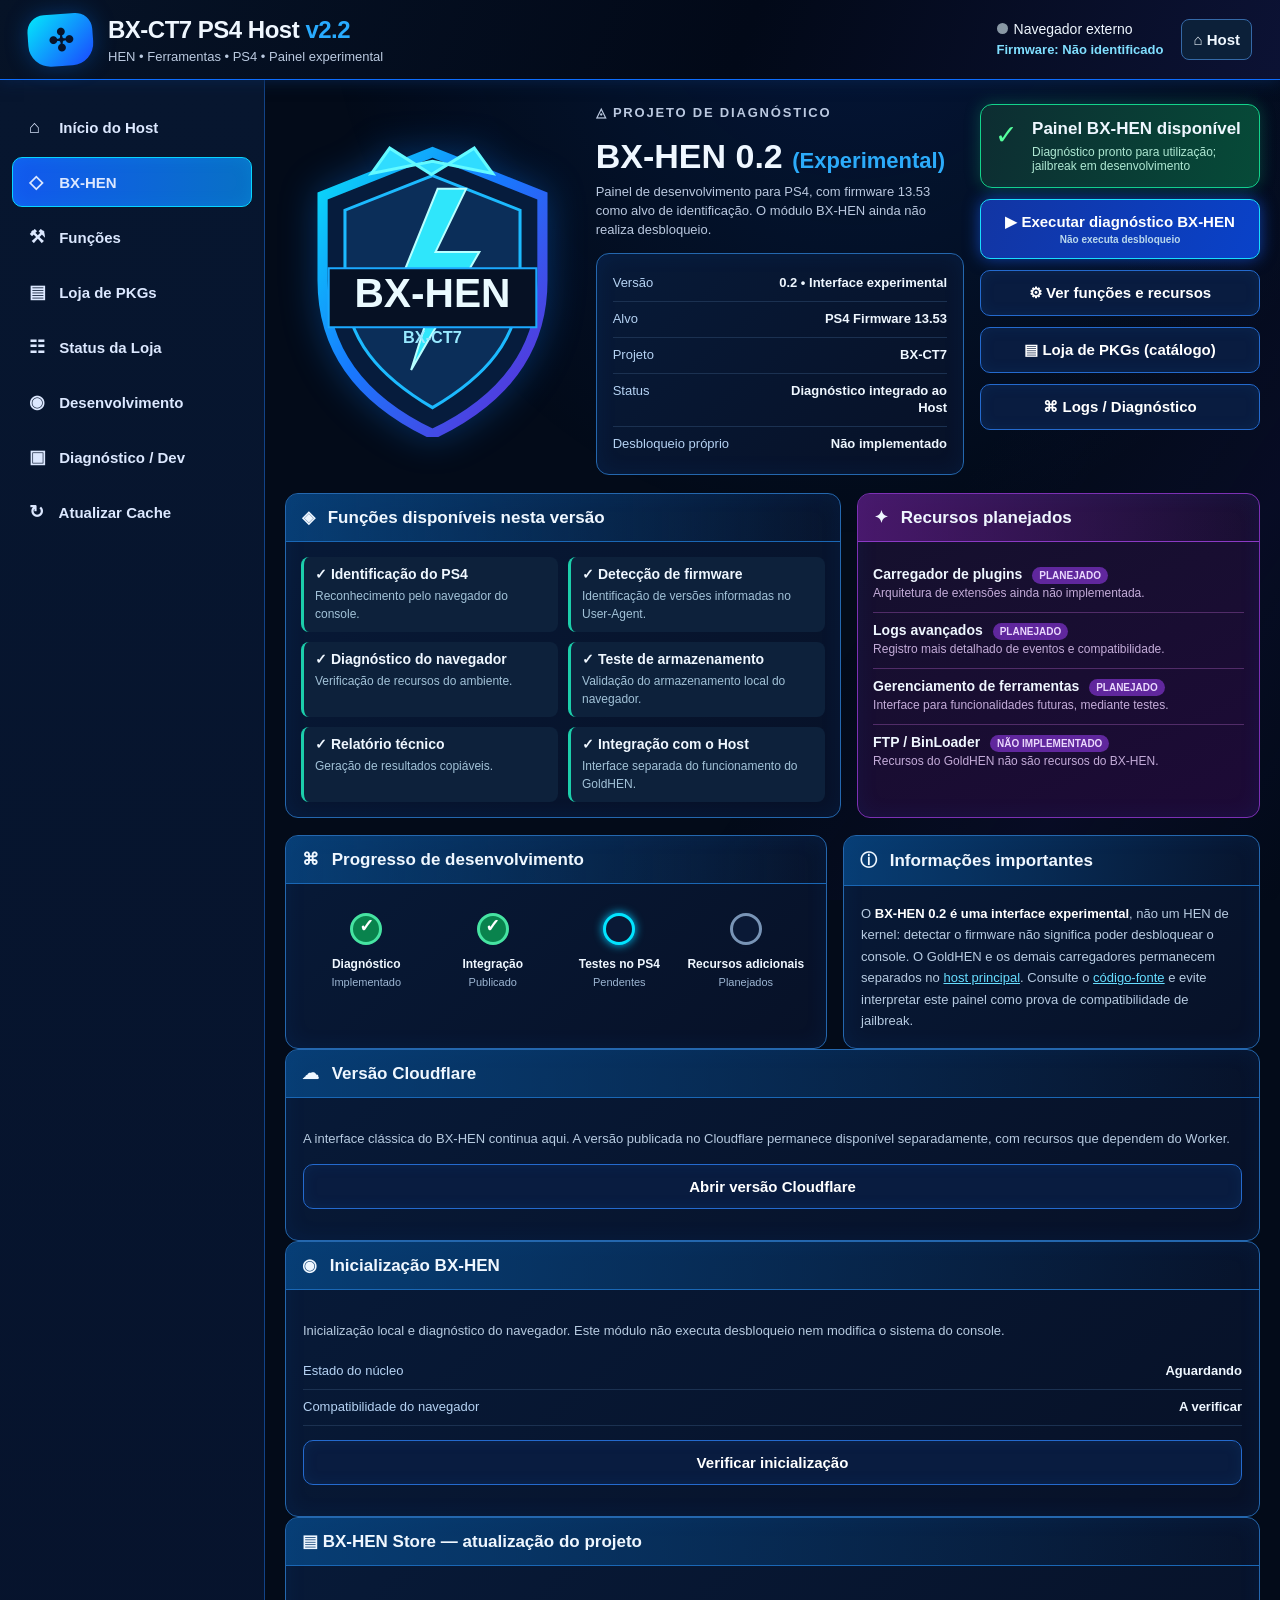
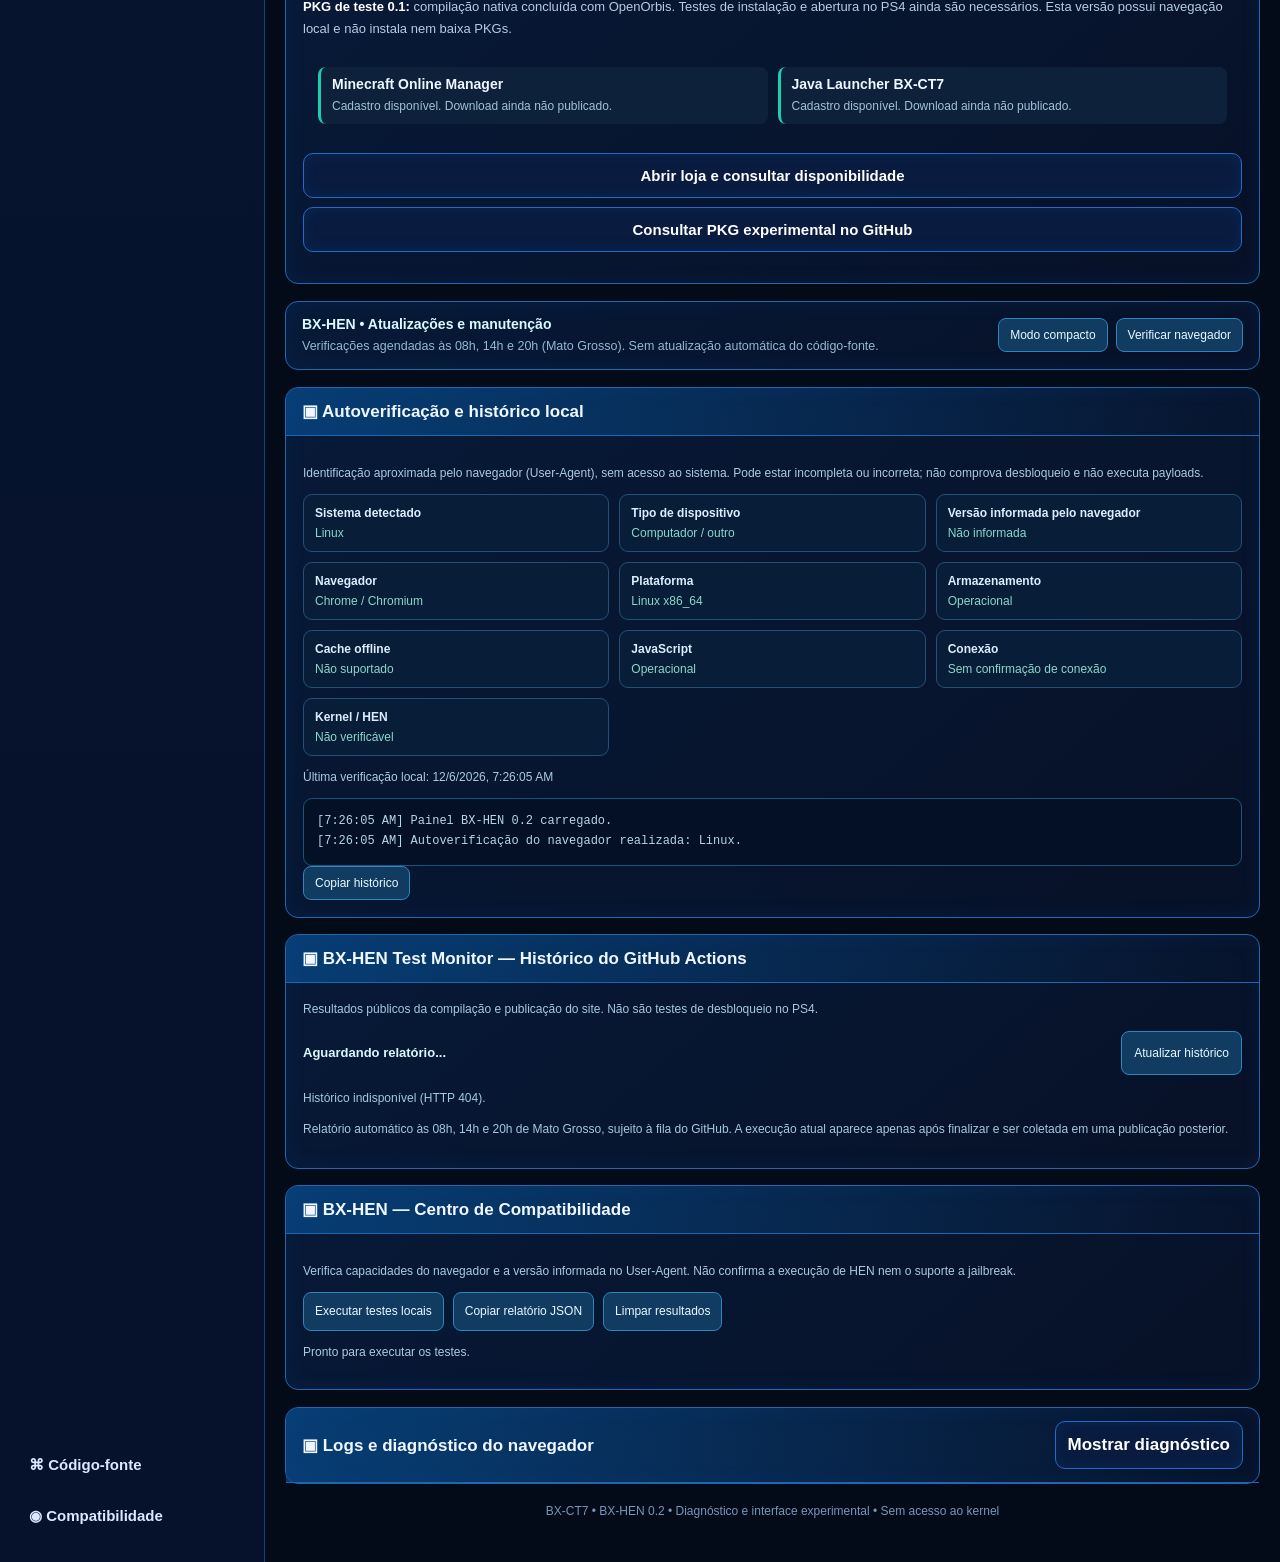
==== overrides/bx-hen-site/index.html @ 0fffeb0b "feat: integrate BX-HEN browser startup diagnostics in classic GitHub layout" ====
<!doctype html>
<html lang="pt-BR">
<head>
<meta charset="utf-8">
<meta name="viewport" content="width=device-width, initial-scale=1">
<meta name="theme-color" content="#061225">
<title>BX-HEN 0.2 | BX-CT7 PS4 Host</title>
<style>
*{box-sizing:border-box}html{scroll-behavior:smooth}body{margin:0;background:#030b19;color:#eff7ff;font:15px Arial,Helvetica,sans-serif}a{color:inherit;text-decoration:none}button{font:inherit;cursor:pointer}button:focus,a:focus{outline:2px solid #4af0ff;outline-offset:3px}
:root{--cyan:#0ecbf5;--blue:#237cff;--muted:#a6bdd8;--line:#205080;--green:#36eb98}
body:before{content:"";position:fixed;pointer-events:none;inset:0;background:radial-gradient(ellipse at 67% -10%,rgba(14,94,243,.16),transparent 45%),linear-gradient(125deg,transparent 68%,rgba(47,22,129,.11) 85%,transparent 100%);z-index:-1}
.topbar{min-height:80px;border-bottom:1px solid #0e6dfc;background:linear-gradient(110deg,#061327,#020918 58%,#0c1234);display:flex;align-items:center;justify-content:space-between;gap:20px;padding:12px 28px;box-shadow:0 0 15px #08234d;position:relative;z-index:2}
.brand{display:flex;align-items:center;gap:15px}.controller{display:inline-flex;align-items:center;justify-content:center;width:65px;height:52px;border-radius:17px 17px 22px 22px;background:linear-gradient(135deg,#03eafb,#1b45ff);color:#07132b;font-size:30px;font-weight:bold;box-shadow:0 0 22px #0666d666;transform:rotate(-4deg)}.brand h1{font-size:24px;margin:0;font-weight:900;letter-spacing:-.5px}.brand h1 em{font-style:normal;color:#28abff}.brand p{margin:5px 0 0;color:#bbcae0;font-size:13px}.topright{display:flex;align-items:center;gap:18px}.detected{font-size:14px;line-height:1.6}.detected strong{display:block;font-size:13px;color:#80dfff}.dot{display:inline-block;width:11px;height:11px;border-radius:100%;background:#8998a5;margin-right:6px}.dot.yes{background:#22ed83;box-shadow:0 0 9px #0be979}.smalllink{border:1px solid #3569a7;background:#0c2039;border-radius:8px;padding:11px;font-weight:bold}
.shell{display:flex;min-height:calc(100vh - 80px)}.sidebar{flex:0 0 265px;width:265px;min-width:265px;border-right:1px solid #124387;background:linear-gradient(180deg,#07162f,#06112b);padding:23px 12px;display:flex;flex-direction:column;gap:5px}.side-link{display:block;padding:13px 16px;border-radius:10px;color:#dce8ff;font-weight:700;border:1px solid transparent}.side-link:hover,.side-link.active{background:linear-gradient(90deg,#1259ee,#0871c5);border-color:#08d5ff;box-shadow:inset 0 0 16px #08a8ff33}.side-link span{display:inline-block;width:26px;font-size:18px}.side-bottom{margin-top:auto;padding-top:25px}.main{width:100%;min-width:0;max-width:1600px;margin:0 auto;padding:24px 20px 44px}.hero{display:grid;grid-template-columns:minmax(230px,1fr) minmax(320px,1.25fr) minmax(240px,.95fr);gap:16px;align-items:stretch;margin-bottom:18px}
.emblem-area{display:flex;align-items:center;justify-content:center;min-height:275px}.emblem-area svg{width:min(100%,285px);height:auto;filter:drop-shadow(0 0 18px #087eff55)}.eyebrow{color:#47e6ff;text-transform:uppercase;letter-spacing:1.8px;font-size:12px;font-weight:bold;margin:0 0 6px}.intro h2{font-size:34px;margin:0 0 7px;line-height:1.15;font-weight:900}.intro h2 span{color:#2cabfa;font-size:22px}.intro p{margin:0 0 14px;color:#bbc9e0;line-height:1.45;font-size:13px}
.panel{background:linear-gradient(140deg,#071a38,#071127);border:1px solid #2467ae;border-radius:13px;box-shadow:inset 0 0 22px #0a69ed17}.specs{padding:12px 16px}.spec{display:flex;gap:10px;justify-content:space-between;border-bottom:1px solid #1b3151;padding:9px 0;line-height:1.3;font-size:13px}.spec:last-child{border-bottom:0}.spec label{color:#b5d2f3}.spec strong{font-weight:600;max-width:56%;text-align:right}
.action-column{display:flex;flex-direction:column;gap:11px}.state{border-radius:12px;padding:14px;background:linear-gradient(105deg,#0d2d32,#064b38);border:1px solid #13d38b;box-shadow:0 0 16px #16de8c42;min-height:80px}.state strong{display:block;font-size:17px}.state span{display:block;margin-top:6px;font-size:12px;color:#afe8d3}.state .state-icon{float:left;font-size:27px;margin:0 14px 22px 0;color:#55ff9e}.action{padding:13px 12px;text-align:center;background:#091c40;border:1px solid #246ace;border-radius:10px;color:#fff;font-weight:bold;display:block;width:100%;box-shadow:inset 0 0 13px #104c8533}.action.primary{background:linear-gradient(110deg,#1235a3,#0942c9);border-color:#19defd;box-shadow:0 0 16px #165fff99}.action:hover{filter:brightness(1.16)}.action:disabled{opacity:.5;cursor:not-allowed}.action small{font-size:10px;display:block;margin-top:3px;color:#b9d8ed}
.duo{display:grid;grid-template-columns:1.38fr 1fr;gap:16px;margin-bottom:17px}.box-title{font-size:17px;font-weight:800;padding:13px 16px;background:linear-gradient(90deg,#074f92aa,transparent);border-bottom:1px solid #1a67b5;border-radius:12px 12px 0 0}.box-title.purple{background:linear-gradient(90deg,#5b1b82bb,transparent);border-bottom-color:#8b3ac5}.box-title span{margin-right:8px}.featuregrid{display:grid;grid-template-columns:repeat(2,minmax(0,1fr));gap:10px;padding:15px}.feature{padding:9px 11px;background:#0d213b;border-left:3px solid #1cceab;border-radius:8px}.feature strong{display:block;font-size:14px}.feature p{margin:5px 0 0;font-size:12px;color:#a2c2d8;line-height:1.5}.feature.future{border-left-color:#9552d6;background:#1d1739}.future-panel{border-color:#7c30b4;background:linear-gradient(155deg,#14112d,#1d0a36)}.future-list{padding:15px}.future-entry{padding:8px 0;border-bottom:1px solid #512c68}.future-entry:last-child{border-bottom:0}.future-entry strong{font-size:14px}.future-entry p{margin:4px 0;font-size:12px;color:#c4acd9}.tag{background:#60279d;font-size:10px;border-radius:20px;padding:3px 7px;margin-left:6px;color:#ead8fd}
.bottom{display:grid;grid-template-columns:1.3fr 1fr;gap:16px}.inner{padding:17px}.progress{display:flex;gap:0;margin:10px 0 0}.milestone{flex:1;text-align:center;position:relative;font-size:11px;line-height:1.6;padding:2px}.milestone:before{content:"";display:block;width:26px;height:26px;border:3px solid #7894b6;border-radius:100%;background:#0a1936;margin:0 auto 10px}.milestone.done:before{content:"✓";color:white;font-weight:bold;background:#09834d;border-color:#46e4a2;font-size:18px;line-height:21px}.milestone.current:before{border-color:#02e5ff;box-shadow:0 0 10px #02cbff}.milestone:not(:first-child):after{content:"";height:3px;background:#456080;position:absolute;top:14px;left:-50%;width:calc(100% - 30px);z-index:-1}.milestone.done:not(:first-child):after,.milestone.current:after{background:#2bd5a6}.milestone strong{display:block;font-size:12px}.milestone span{color:#9db6d3}
.info{font-size:13px;line-height:1.65;color:#b7cbe1}.info strong{color:white}.info a{color:#67deff;text-decoration:underline}
#diagnostics{margin-top:17px}.diag-head{display:flex;flex-wrap:wrap;align-items:center;justify-content:space-between;gap:12px}.diag-body{display:none;padding:16px}.diag-body.open{display:block}.diag-row{display:flex;justify-content:space-between;gap:12px;border-bottom:1px solid #203e61;padding:10px 0;font-size:13px}.diag-row span{color:#b7cce4}.diag-row strong{text-align:right}.tools{display:flex;gap:9px;flex-wrap:wrap;margin:14px 0}.report{display:none;width:100%;height:120px;background:#020b1b;color:#d7f9ff;padding:10px;border:1px solid #255f86;border-radius:7px;font:12px monospace}.foot{margin:20px 0 0;text-align:center;color:#7796b9;font-size:12px}
@media(max-width:1100px){.hero{grid-template-columns:220px 1fr}.action-column{grid-column:1/-1;display:grid;grid-template-columns:repeat(2,1fr)}.action-column .state{grid-row:span 2}.sidebar{width:218px;min-width:218px;flex-basis:218px}.main{padding:18px 14px}.duo{grid-template-columns:1fr}.bottom{grid-template-columns:1fr}}
@media(max-width:760px){.topbar{padding:10px 13px;min-height:72px}.brand h1{font-size:17px}.brand p{font-size:10px}.controller{width:44px;height:40px;font-size:22px}.topright{gap:8px}.smalllink{font-size:11px;padding:9px}.detected{font-size:11px}.shell{display:block}.sidebar{width:100%;min-width:0;display:flex;flex-direction:row;overflow-x:auto;border-right:0;border-bottom:1px solid #14528e;padding:8px;gap:5px}.side-link{white-space:nowrap;padding:9px;font-size:12px}.side-link span{width:auto;margin-right:5px}.side-bottom{display:none}.hero{grid-template-columns:1fr}.emblem-area{min-height:180px}.emblem-area svg{max-width:195px}.intro h2{font-size:27px}.action-column{display:flex}.featuregrid{grid-template-columns:1fr}.box-title{font-size:15px}.main{padding:15px 10px}.progress{margin-top:15px}.milestone strong{font-size:10px}.milestone span{font-size:10px}}
@media(prefers-reduced-motion:reduce){html{scroll-behavior:auto}}
</style>
<link rel="stylesheet" href="./extras.css">
<link rel="stylesheet" href="./test-monitor.css">
<link rel="stylesheet" href="./compatibility.css">
</head>
<body>
<header class="topbar"><div class="brand"><div class="controller" aria-hidden="true">✣</div><div><h1>BX-CT7 PS4 Host <em>v2.2</em></h1><p>HEN • Ferramentas • PS4 • Painel experimental</p></div></div><div class="topright"><div class="detected"><span class="dot" id="device-dot"></span><span id="device-name">Verificando navegador...</span><strong id="header-fw">Firmware não identificado</strong></div><a class="smalllink" href="../" title="Voltar ao host">⌂ Host</a></div></header>
<div class="shell">
<nav class="sidebar" aria-label="Navegação BX-HEN">
<a href="../" class="side-link"><span>⌂</span> Início do Host</a>
<a href="#overview" class="side-link active"><span>◇</span> BX-HEN</a>
<a href="#features" class="side-link"><span>⚒</span> Funções</a>
<a href="./store/" class="side-link"><span>▤</span> Loja de PKGs</a>
<a href="#store-status" class="side-link"><span>☷</span> Status da Loja</a>
<a href="#roadmap" class="side-link"><span>◉</span> Desenvolvimento</a>
<a href="#diagnostics" class="side-link"><span>▣</span> Diagnóstico / Dev</a>
<a href="../cache.html" class="side-link"><span>↻</span> Atualizar Cache</a>
<div class="side-bottom"><a class="side-link" href="https://github.com/CT7-BX/BX-CT7.github.io/tree/bx-hen-01353/bx-hen" target="_blank" rel="noopener noreferrer">⌘ Código-fonte</a></div>
</nav>
<main class="main">
<section id="overview" class="hero">
<div class="emblem-area">
<svg viewBox="0 0 280 290" role="img" aria-label="Emblema BX-HEN: escudo azul com raio">
<defs><linearGradient id="shield" x1="0" x2="1" y1="0" y2="1"><stop stop-color="#09e0f7"/><stop offset=".45" stop-color="#1779ff"/><stop offset="1" stop-color="#6625d2"/></linearGradient></defs>
<path d="M140 10 248 53v83c0 77-49 123-108 151C81 259 32 213 32 136V53Z" fill="#061c3d" stroke="url(#shield)" stroke-width="10"/>
<path d="M140 33 226 67v70c0 57-35 94-86 124-51-30-86-67-86-124V67Z" fill="#0b2e59" stroke="#1cbaff" stroke-width="3"/>
<path d="M145 46 107 140h38l-26 84 67-116h-43l30-62Z" fill="#2fe6fb" stroke="#b8ffff" stroke-width="2"/>
<path d="m80 31 18-25 41 26 42-26 18 25-59-12Z" fill="#30dcff" stroke="#64faff" stroke-width="3"/>
<path d="M38 124h204v58H38Z" fill="#061124" stroke="#1ba9ff" stroke-width="2"/>
<text x="140" y="162" text-anchor="middle" font-size="40" font-weight="900" font-family="Arial" fill="#eafaff">BX-HEN</text>
<text x="140" y="197" text-anchor="middle" font-size="16" font-family="Arial" font-weight="bold" fill="#98e9ff">BX-CT7</text></svg>
</div>
<div class="intro"><p class="eyebrow">◬ PROJETO DE DIAGNÓSTICO</p><h2>BX-HEN 0.2 <span>(Experimental)</span></h2><p>Painel de desenvolvimento para PS4, com firmware 13.53 como alvo de identificação. O módulo BX-HEN ainda não realiza desbloqueio.</p>
<div class="panel specs"><div class="spec"><label>Versão</label><strong>0.2 • Interface experimental</strong></div><div class="spec"><label>Alvo</label><strong>PS4 Firmware 13.53</strong></div><div class="spec"><label>Projeto</label><strong>BX-CT7</strong></div><div class="spec"><label>Status</label><strong>Diagnóstico integrado ao Host</strong></div><div class="spec"><label>Desbloqueio próprio</label><strong>Não implementado</strong></div></div></div>
<div class="action-column"><div class="state"><span class="state-icon">✓</span><strong>Painel BX-HEN disponível</strong><span>Diagnóstico pronto para utilização; jailbreak em desenvolvimento</span></div><button class="action primary" id="run-check">▶ Executar diagnóstico BX-HEN<small>Não executa desbloqueio</small></button><a class="action" href="#features">⚙ Ver funções e recursos</a><a class="action" href="./store/">▤ Loja de PKGs (catálogo)</a><a class="action" href="#diagnostics" id="open-logs">⌘ Logs / Diagnóstico</a></div>
</section>
<div class="duo" id="features"><section class="panel"><div class="box-title"><span>◈</span> Funções disponíveis nesta versão</div><div class="featuregrid">
<div class="feature"><strong>✓ Identificação do PS4</strong><p>Reconhecimento pelo navegador do console.</p></div><div class="feature"><strong>✓ Detecção de firmware</strong><p>Identificação de versões informadas no User-Agent.</p></div><div class="feature"><strong>✓ Diagnóstico do navegador</strong><p>Verificação de recursos do ambiente.</p></div><div class="feature"><strong>✓ Teste de armazenamento</strong><p>Validação do armazenamento local do navegador.</p></div><div class="feature"><strong>✓ Relatório técnico</strong><p>Geração de resultados copiáveis.</p></div><div class="feature"><strong>✓ Integração com o Host</strong><p>Interface separada do funcionamento do GoldHEN.</p></div>
</div></section><section class="panel future-panel"><div class="box-title purple"><span>✦</span> Recursos planejados</div><div class="future-list">
<div class="future-entry"><strong>Carregador de plugins <span class="tag">PLANEJADO</span></strong><p>Arquitetura de extensões ainda não implementada.</p></div>
<div class="future-entry"><strong>Logs avançados <span class="tag">PLANEJADO</span></strong><p>Registro mais detalhado de eventos e compatibilidade.</p></div>
<div class="future-entry"><strong>Gerenciamento de ferramentas <span class="tag">PLANEJADO</span></strong><p>Interface para funcionalidades futuras, mediante testes.</p></div>
<div class="future-entry"><strong>FTP / BinLoader <span class="tag">NÃO IMPLEMENTADO</span></strong><p>Recursos do GoldHEN não são recursos do BX-HEN.</p></div>
</div></section></div>
<div class="bottom" id="roadmap"><section class="panel"><div class="box-title"><span>⌘</span> Progresso de desenvolvimento</div><div class="inner"><div class="progress"><div class="milestone done"><strong>Diagnóstico</strong><span>Implementado</span></div><div class="milestone done"><strong>Integração</strong><span>Publicado</span></div><div class="milestone current"><strong>Testes no PS4</strong><span>Pendentes</span></div><div class="milestone"><strong>Recursos adicionais</strong><span>Planejados</span></div></div></div></section>
<section class="panel"><div class="box-title"><span>ⓘ</span> Informações importantes</div><div class="inner info">O <strong>BX-HEN 0.2 é uma interface experimental</strong>, não um HEN de kernel: detectar o firmware não significa poder desbloquear o console. O GoldHEN e os demais carregadores permanecem separados no <a href="../">host principal</a>. Consulte o <a href="https://github.com/CT7-BX/BX-CT7.github.io/tree/bx-hen-01353/bx-hen" target="_blank" rel="noopener noreferrer">código-fonte</a> e evite interpretar este painel como prova de compatibilidade de jailbreak.</div></section></div>
<section class="panel" id="cloudflare-version"><div class="box-title"><span>☁</span> Versão Cloudflare</div><div class="inner"><p class="info">A interface clássica do BX-HEN continua aqui. A versão publicada no Cloudflare permanece disponível separadamente, com recursos que dependem do Worker.</p><div class="tools"><a class="action" href="https://bx-hen.4rt949zpj8.workers.dev/" target="_blank" rel="noopener noreferrer">Abrir versão Cloudflare</a></div></div></section>
<section id="bx-startup" class="panel"><div class="box-title"><span>◉</span> Inicialização BX-HEN</div><div class="inner"><p class="info">Inicialização local e diagnóstico do navegador. Este módulo não executa desbloqueio nem modifica o sistema do console.</p><div class="spec"><label>Estado do núcleo</label><strong id="bx-startup-state" aria-live="polite">Aguardando</strong></div><div class="spec"><label>Compatibilidade do navegador</label><strong id="bx-startup-support">A verificar</strong></div><div class="tools"><button class="action" id="bx-startup-run" type="button">Verificar inicialização</button></div></div></section>
<section id="store-status" class="panel"><div class="box-title"><span>▤ BX-HEN Store — atualização do projeto</span></div><div class="inner"><p class="info"><strong>PKG de teste 0.1:</strong> compilação nativa concluída com OpenOrbis. Testes de instalação e abertura no PS4 ainda são necessários. Esta versão possui navegação local e não instala nem baixa PKGs.</p><div class="featuregrid"><div class="feature"><strong>Minecraft Online Manager</strong><p>Cadastro disponível. Download ainda não publicado.</p></div><div class="feature"><strong>Java Launcher BX-CT7</strong><p>Cadastro disponível. Download ainda não publicado.</p></div></div><div class="tools"><a class="action" href="./store/">Abrir loja e consultar disponibilidade</a><a class="action" href="https://github.com/CT7-BX/BX-CT7.github.io/actions/runs/41835919328/artifacts/13326825024" target="_blank" rel="noopener noreferrer">Consultar PKG experimental no GitHub</a></div></div></section>
<section id="diagnostics" class="panel"><div class="box-title diag-head"><span>▣ Logs e diagnóstico do navegador</span><button id="toggle-diag" class="action" style="width:auto">Mostrar diagnóstico</button></div><div id="diag-body" class="diag-body"><div id="diag-rows"></div><div class="tools"><button class="action" id="refresh-diag" style="width:auto">↻ Atualizar</button><button class="action" id="copy-diag" style="width:auto">Copiar relatório</button></div><textarea id="report-text" class="report" readonly aria-label="Relatório BX-HEN"></textarea><p class="info" id="diag-note">A coleta é local e não altera arquivos do console.</p></div></section>
<p class="foot">BX-CT7 • BX-HEN 0.2 • Diagnóstico e interface experimental • Sem acesso ao kernel</p>
</main></div>
<script>
(function(){
'use strict';
function byId(id){return document.getElementById(id);}
function append(parent,tag,txt){var node=document.createElement(tag);node.textContent=txt;parent.appendChild(node);return node;}
function detect(){var ua=navigator.userAgent||'',i=ua.indexOf('PlayStation 4'),o={ps4:i>=0,firmware:'Não identificado',target:false};if(i<0)return o;var m=ua.substring(i+13).match(/^[\/ ]([0-9]{1,2})\.([0-9]{1,2})(?=$|[); \/])/);if(m){o.firmware=Number(m[1])+'.'+('0'+Number(m[2])).slice(-2);o.target=Number(m[1])===13&&Number(m[2])===53;}return o;}
function storageCheck(){try{var k='bx-hen-dashboard-check';localStorage.setItem(k,'ok');var pass=localStorage.getItem(k)==='ok';localStorage.removeItem(k);return pass?'Disponível':'Falhou';}catch(e){return 'Indisponível';}}
function rows(){var d=detect();return [['Versão','BX-HEN 0.2'],['Navegador',d.ps4?'PlayStation 4':'Externo / demonstração'],['Firmware',d.firmware],['Firmware alvo 13.53',d.target?'Identificado':'Não identificado'],['Armazenamento',storageCheck()],['Cache offline',typeof window.applicationCache==='undefined'?'API não disponível':'API presente'],['JavaScript','Em execução'],['Jailbreak BX-HEN','Não implementado'],['GoldHEN carregado','Não verificável nesta página']];}
function render(){var list=byId('diag-rows'),r=rows(),i,n;while(list.firstChild)list.removeChild(list.firstChild);for(i=0;i<r.length;i++){n=append(list,'div','');n.className='diag-row';append(n,'span',r[i][0]);append(n,'strong',r[i][1]);}return r;}
function showDiag(){byId('diag-body').className='diag-body open';byId('toggle-diag').textContent='Ocultar diagnóstico';render();}
function toggle(){if(byId('diag-body').className.indexOf('open')>=0){byId('diag-body').className='diag-body';byId('toggle-diag').textContent='Mostrar diagnóstico';}else showDiag();}
function copy(){var data=render(),text='BX-HEN 0.2 — Relatório (somente diagnóstico)\n',i;for(i=0;i<data.length;i++)text+=data[i][0]+': '+data[i][1]+'\n';var area=byId('report-text');area.style.display='block';area.value=text;area.focus();area.select();try{document.execCommand('copy');}catch(e){}byId('diag-note').textContent='Relatório selecionado. Se não for copiado automaticamente, utilize Copiar no navegador.';}
var device=detect();byId('device-name').textContent=device.ps4?'PS4 detectado':'Navegador externo';byId('device-dot').className='dot'+(device.ps4?' yes':'');byId('header-fw').textContent='Firmware: '+device.firmware;
byId('toggle-diag').onclick=toggle;byId('refresh-diag').onclick=render;byId('copy-diag').onclick=copy;
byId('run-check').onclick=function(){showDiag();byId('diagnostics').scrollIntoView();};
byId('open-logs').onclick=function(){showDiag();};
})();
</script>
<script src="./extras.js"></script>
<script src="./test-monitor.js"></script>
<script src="./compatibility.js"></script>
<script>
(function(){
'use strict';
var button=document.getElementById('bx-startup-run');
var state=document.getElementById('bx-startup-state');
var support=document.getElementById('bx-startup-support');
var running=false;
function setStatus(message){state.textContent=message;}
function run(){
  if(running)return;
  var core=window.BXHENCore;
  if(!core){setStatus('Núcleo indisponível');support.textContent='Core não carregado';return;}
  if(typeof window.Promise!=='function'){
    setStatus('Inicialização indisponível');
    support.textContent='Navegador sem suporte a Promise';
    return;
  }
  support.textContent='JavaScript e Promise disponíveis';
  running=true;button.disabled=true;setStatus('Inicializando diagnósticos...');
  try {
    if(!core.diagnostics().started){
      core.register('browser-startup',{
        start:function(context){
          context.emit('startup:diagnostics',{browser:navigator.userAgent||'unknown',documentReady:!!document.body});
        }
      });
    }
    core.start().then(function(){
      var d=core.diagnostics(),i,failed=false;
      for(i=0;i<d.modules.length;i++)if(d.modules[i].state==='failed')failed=true;
      setStatus(failed?'Inicializado com avisos':'Diagnóstico inicializado');
      running=false;button.disabled=false;
    },function(error){setStatus('Falha na inicialização');running=false;button.disabled=false;});
  }catch(error){setStatus('Erro ao iniciar diagnóstico');running=false;button.disabled=false;}
}
button.onclick=run;
})();
</script>
</body>
</html>
---- overrides/bx-hen-site/extras.css ----
/* BX-HEN dashboard enhancements, compatible with PS4 legacy WebKit */
.bx-release{display:flex;flex-wrap:wrap;align-items:center;justify-content:space-between;gap:12px;margin:17px 0;padding:13px 16px}
.bx-release strong{color:#d9faff;font-size:14px}
.bx-release small{display:block;color:#95b8d4;margin-top:5px;line-height:1.5}
.bx-release-actions{display:flex;gap:8px;flex-wrap:wrap}
.bx-mini{border:1px solid #2d86bc;border-radius:8px;color:#e8faff;background:#123b61;padding:9px 11px;font-size:12px}
.bx-mini:hover{background:#1c5478}
.bx-testgrid{display:grid;grid-template-columns:repeat(3,minmax(0,1fr));gap:10px;margin:12px 0}
.bx-test{background:#081d37;border:1px solid #245078;padding:11px;border-radius:9px;min-width:0}
.bx-test b{display:block;font-size:12px;color:#dceefd}
.bx-test span{display:block;margin-top:6px;color:#8bd7c9;font-size:12px;overflow-wrap:break-word}
.bx-alert{font-size:12px;color:#adcade;line-height:1.55;margin:11px 0}
.bx-log{font:12px/1.65 monospace;padding:13px;max-height:170px;overflow:auto;color:#b7d5e6;background:#041025;border:1px solid #1d527c;border-radius:9px;white-space:pre-wrap;word-break:break-word}
.bx-compact .emblem-area{min-height:160px}
.bx-compact .emblem-area svg{max-width:165px}
.bx-compact .featuregrid{gap:6px;padding:9px}
.bx-compact .feature{padding:7px}
.bx-compact .hero{margin-bottom:9px}
.bx-compact .main{padding-top:12px}
@media(max-width:760px){.bx-testgrid{grid-template-columns:1fr}.bx-release{align-items:stretch}.bx-release-actions{width:100%}.bx-release-actions button{flex:1}}
---- overrides/bx-hen-site/test-monitor.css ----
/* GitHub Actions test history, isolated from the PS4 exploit UI. */
.bx-monitor{margin-top:16px}
.bx-monitor-intro{font-size:12px;color:#a6c9df;line-height:1.6;margin:0 0 12px}
.bx-monitor-summary{display:flex;align-items:center;gap:12px;flex-wrap:wrap;margin-bottom:14px}
.bx-monitor-summary strong{font-size:13px;color:#dcf8ff}
.bx-monitor-summary small{font-size:11px;color:#80a7c3}
.bx-monitor-summary button{margin-left:auto}
.bx-monitor-list{max-height:320px;overflow-y:auto}
.bx-monitor-row{display:flex;align-items:center;gap:10px;justify-content:space-between;padding:10px 6px;border-bottom:1px solid #1c4563}
.bx-monitor-description{flex:1;min-width:0}
.bx-monitor-description strong{display:block;font-size:13px}
.bx-monitor-description small{display:block;margin-top:5px;font-size:11px;color:#94aec9;overflow-wrap:break-word}
.bx-monitor-state{background:#27354c;border-radius:12px;padding:5px 9px;color:#d4e2ec;font-size:11px;white-space:nowrap}
.bx-monitor-state.pass{background:#104b35;color:#7dffc6}
.bx-monitor-row a{font-size:11px;color:#6edfff;white-space:nowrap;text-decoration:underline}
@media(max-width:550px){.bx-monitor-row{flex-wrap:wrap}.bx-monitor-description{flex:1 1 100%}.bx-monitor-summary button{margin-left:0}}
/* Larger touch targets and visible keyboard focus for PS4 controller and phones. */
.bx-monitor-summary button,.bx-monitor-row a{min-height:44px;display:inline-flex;align-items:center;justify-content:center;padding:8px 12px}
.bx-monitor-row a:focus,.bx-monitor-summary button:focus{outline:2px solid #4af0ff;outline-offset:2px}
---- overrides/bx-hen-site/compatibility.css ----
/* BX-HEN local compatibility center */
.bx-compat{margin:16px 0}
.bx-compat-actions{display:flex;flex-wrap:wrap;gap:9px;margin-bottom:12px}
.bx-compat-actions button{min-height:39px}
.bx-compat-results{display:grid;grid-template-columns:repeat(2,minmax(0,1fr));gap:7px}
.bx-compat-row{display:flex;justify-content:space-between;gap:12px;align-items:center;padding:12px;border:1px solid #1b4c76;background:#0a203d;border-radius:9px;min-width:0}
.bx-compat-row span{color:#a8c5df;font-size:12px}
.bx-compat-row strong{color:#ddfaff;font-size:12px;text-align:right;overflow-wrap:anywhere}
.bx-compat-report{display:none;width:100%;height:200px;margin-top:14px;background:#041222;color:#c5eaff;border:1px solid #276c91;padding:11px;border-radius:8px;font:12px/1.55 monospace}
@media(max-width:840px){.bx-compat-results{grid-template-columns:1fr}}
@media(max-width:540px){.bx-compat-actions button{width:100%}}
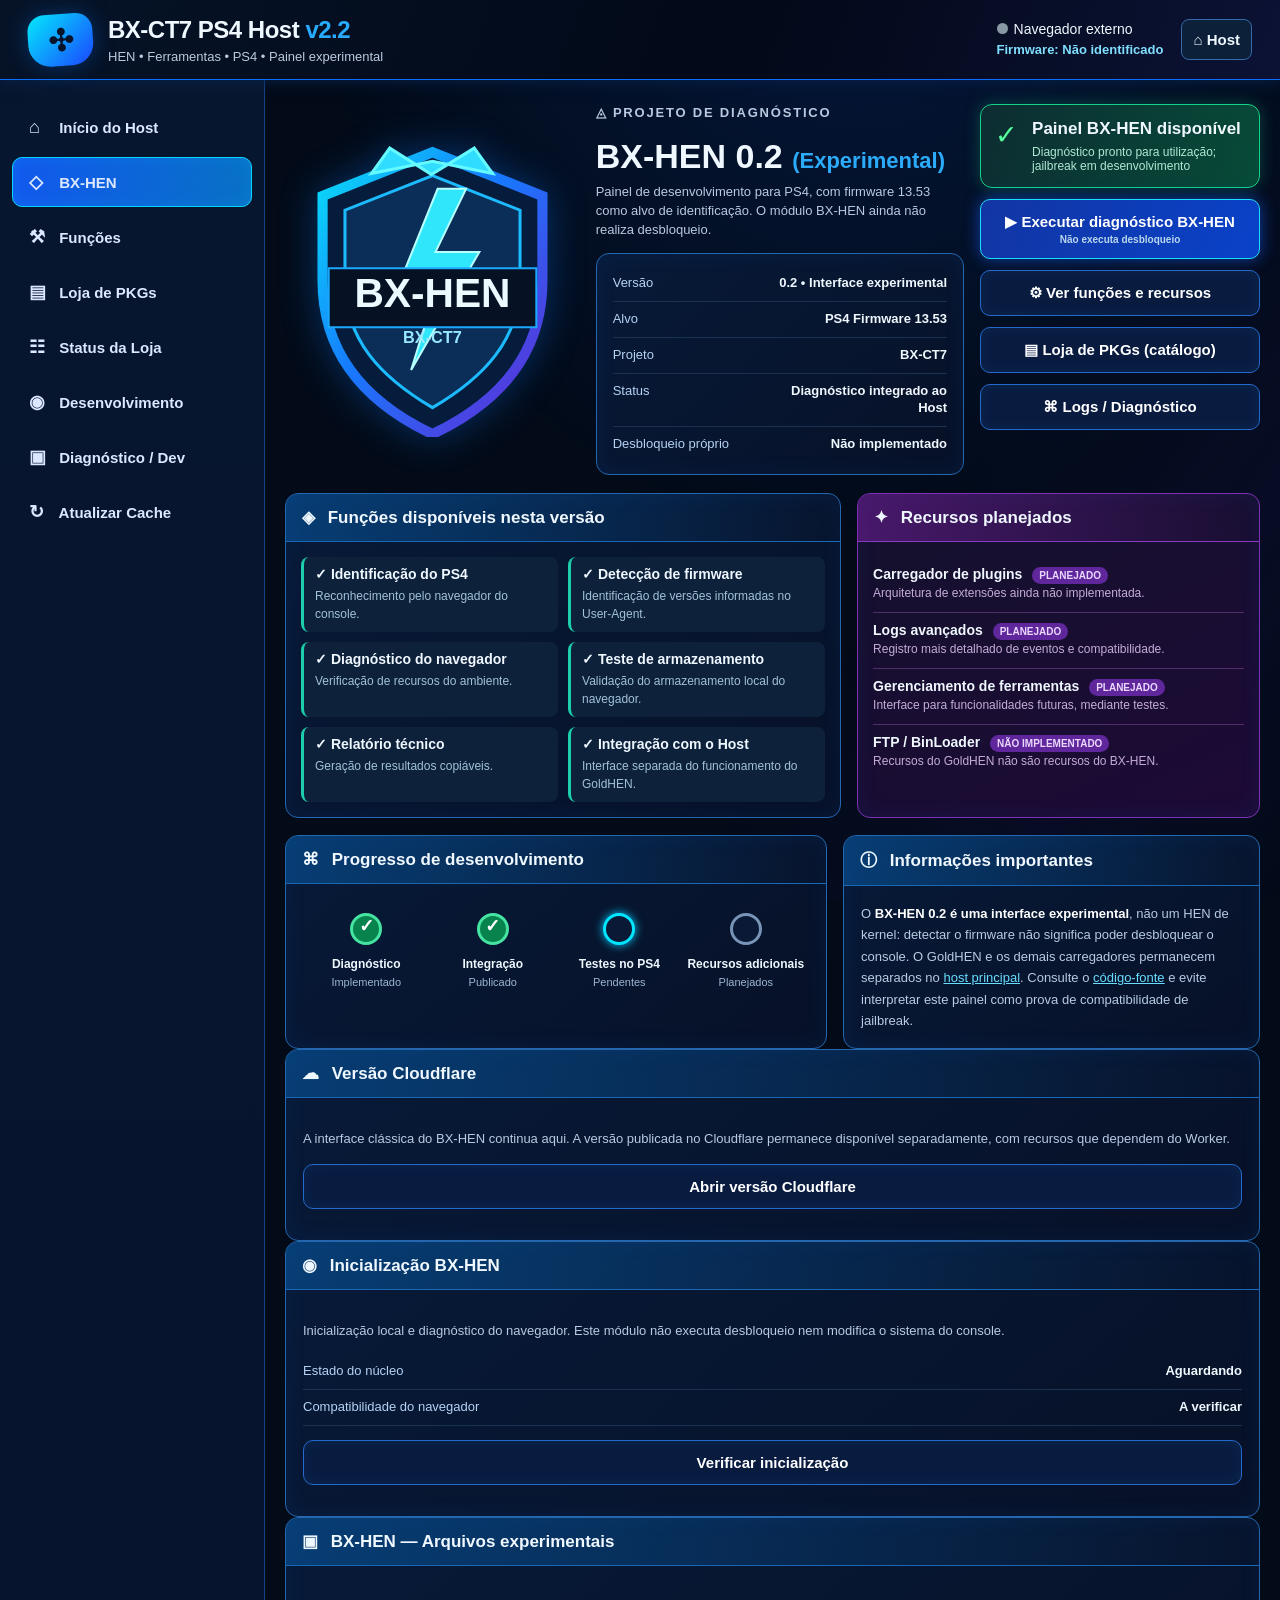
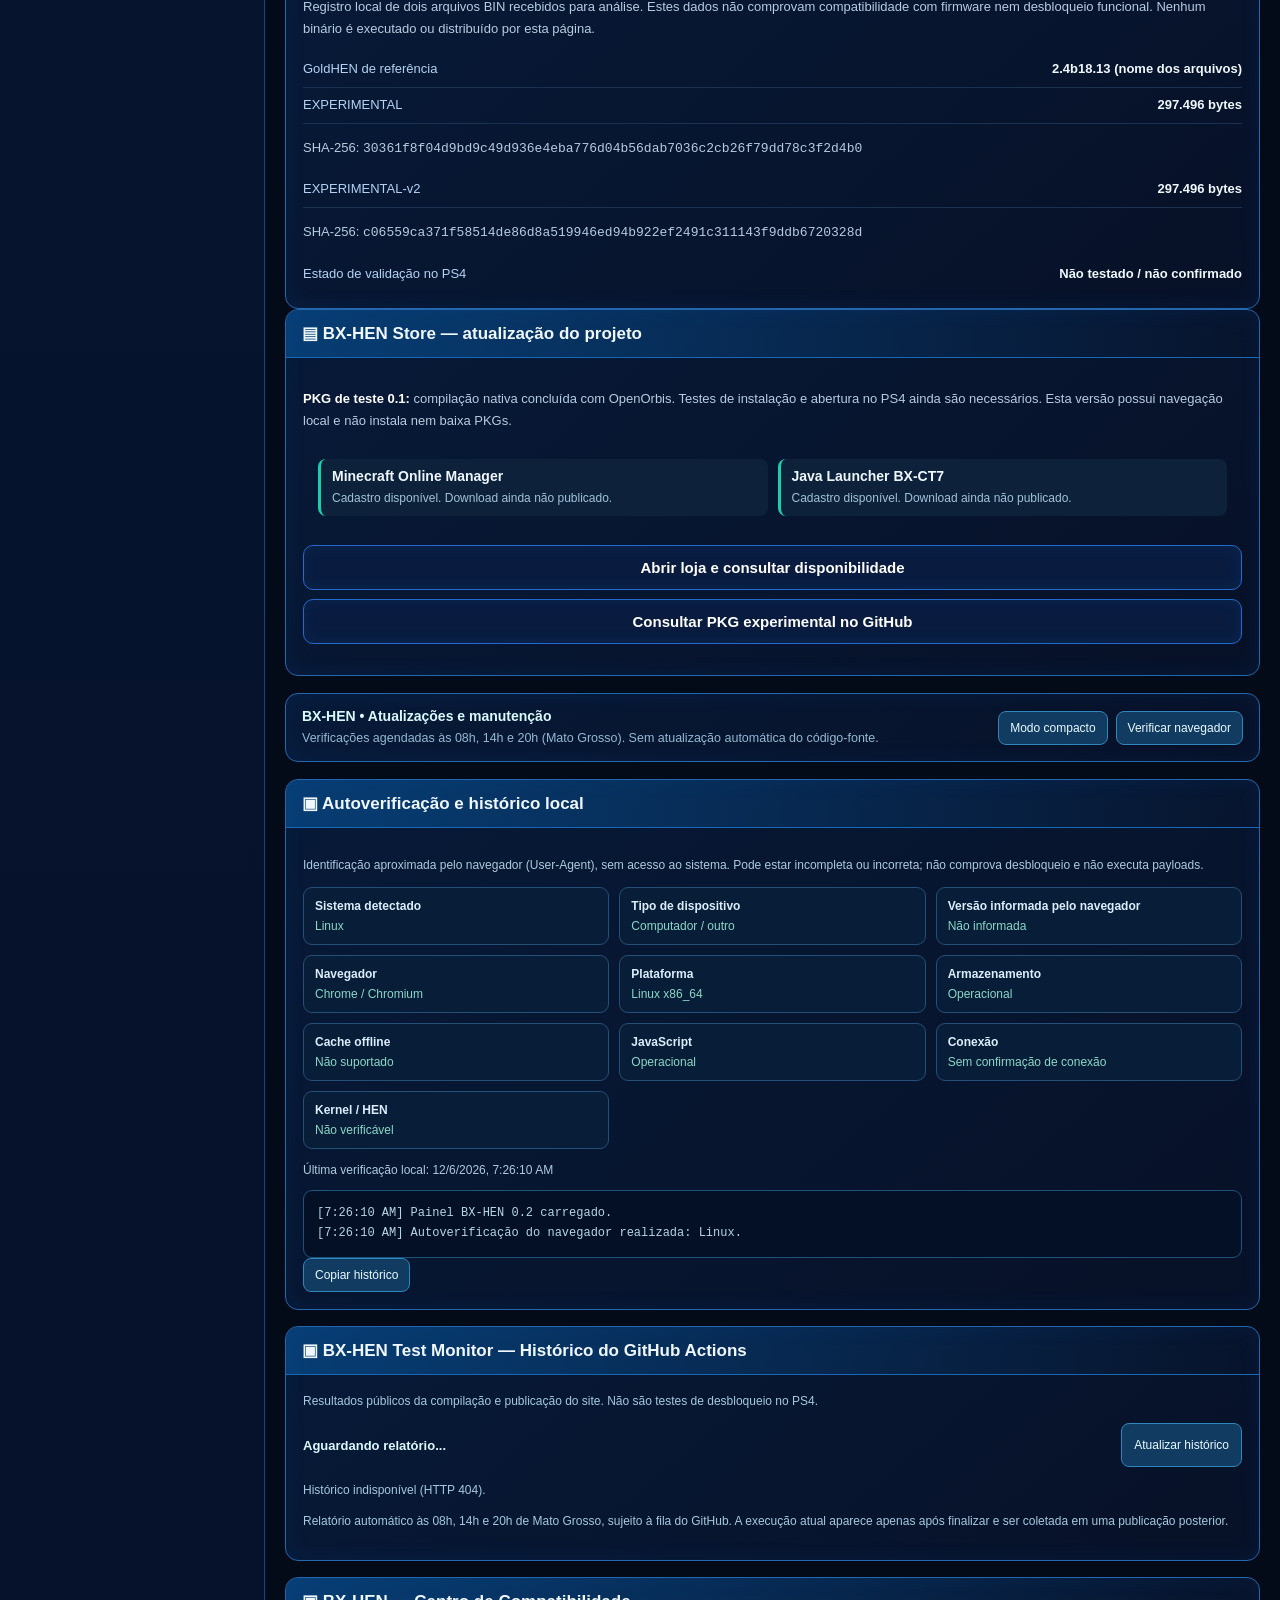
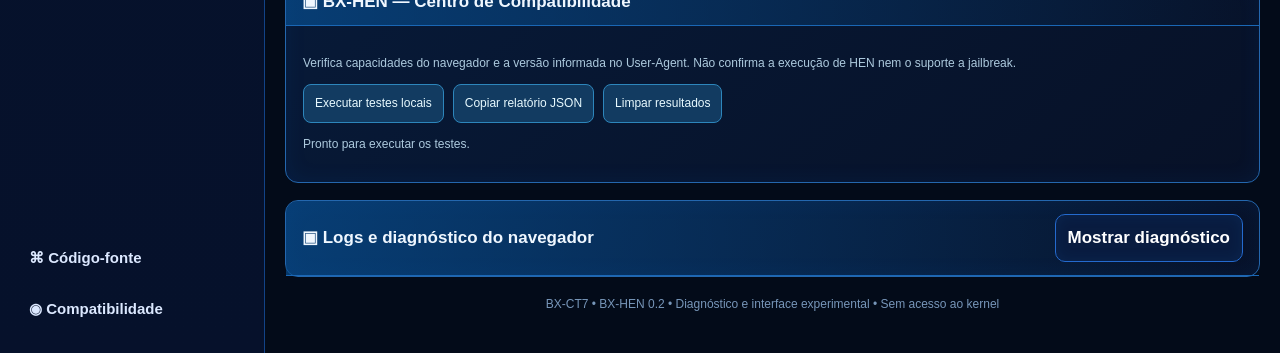
==== commit af46c57d: "ui: document BX-HEN experimental BIN builds and SHA-256 without executing payloads" ====
--- a/overrides/bx-hen-site/index.html
+++ b/overrides/bx-hen-site/index.html
@@ -70,6 +70,7 @@
 <section class="panel"><div class="box-title"><span>ⓘ</span> Informações importantes</div><div class="inner info">O <strong>BX-HEN 0.2 é uma interface experimental</strong>, não um HEN de kernel: detectar o firmware não significa poder desbloquear o console. O GoldHEN e os demais carregadores permanecem separados no <a href="../">host principal</a>. Consulte o <a href="https://github.com/CT7-BX/BX-CT7.github.io/tree/bx-hen-01353/bx-hen" target="_blank" rel="noopener noreferrer">código-fonte</a> e evite interpretar este painel como prova de compatibilidade de jailbreak.</div></section></div>
 <section class="panel" id="cloudflare-version"><div class="box-title"><span>☁</span> Versão Cloudflare</div><div class="inner"><p class="info">A interface clássica do BX-HEN continua aqui. A versão publicada no Cloudflare permanece disponível separadamente, com recursos que dependem do Worker.</p><div class="tools"><a class="action" href="https://bx-hen.4rt949zpj8.workers.dev/" target="_blank" rel="noopener noreferrer">Abrir versão Cloudflare</a></div></div></section>
 <section id="bx-startup" class="panel"><div class="box-title"><span>◉</span> Inicialização BX-HEN</div><div class="inner"><p class="info">Inicialização local e diagnóstico do navegador. Este módulo não executa desbloqueio nem modifica o sistema do console.</p><div class="spec"><label>Estado do núcleo</label><strong id="bx-startup-state" aria-live="polite">Aguardando</strong></div><div class="spec"><label>Compatibilidade do navegador</label><strong id="bx-startup-support">A verificar</strong></div><div class="tools"><button class="action" id="bx-startup-run" type="button">Verificar inicialização</button></div></div></section>
+<section id="bx-experimental-builds" class="panel"><div class="box-title"><span>▣</span> BX-HEN — Arquivos experimentais</div><div class="inner"><p class="info">Registro local de dois arquivos BIN recebidos para análise. Estes dados não comprovam compatibilidade com firmware nem desbloqueio funcional. Nenhum binário é executado ou distribuído por esta página.</p><div class="spec"><label>GoldHEN de referência</label><strong>2.4b18.13 (nome dos arquivos)</strong></div><div class="spec"><label>EXPERIMENTAL</label><strong>297.496 bytes</strong></div><p class="info" style="overflow-wrap:anywhere">SHA-256: <code>30361f8f04d9bd9c49d936e4eba776d04b56dab7036c2cb26f79dd78c3f2d4b0</code></p><div class="spec"><label>EXPERIMENTAL-v2</label><strong>297.496 bytes</strong></div><p class="info" style="overflow-wrap:anywhere">SHA-256: <code>c06559ca371f58514de86d8a519946ed94b922ef2491c311143f9ddb6720328d</code></p><div class="spec"><label>Estado de validação no PS4</label><strong>Não testado / não confirmado</strong></div></div></section>
 <section id="store-status" class="panel"><div class="box-title"><span>▤ BX-HEN Store — atualização do projeto</span></div><div class="inner"><p class="info"><strong>PKG de teste 0.1:</strong> compilação nativa concluída com OpenOrbis. Testes de instalação e abertura no PS4 ainda são necessários. Esta versão possui navegação local e não instala nem baixa PKGs.</p><div class="featuregrid"><div class="feature"><strong>Minecraft Online Manager</strong><p>Cadastro disponível. Download ainda não publicado.</p></div><div class="feature"><strong>Java Launcher BX-CT7</strong><p>Cadastro disponível. Download ainda não publicado.</p></div></div><div class="tools"><a class="action" href="./store/">Abrir loja e consultar disponibilidade</a><a class="action" href="https://github.com/CT7-BX/BX-CT7.github.io/actions/runs/41835919328/artifacts/13326825024" target="_blank" rel="noopener noreferrer">Consultar PKG experimental no GitHub</a></div></div></section>
 <section id="diagnostics" class="panel"><div class="box-title diag-head"><span>▣ Logs e diagnóstico do navegador</span><button id="toggle-diag" class="action" style="width:auto">Mostrar diagnóstico</button></div><div id="diag-body" class="diag-body"><div id="diag-rows"></div><div class="tools"><button class="action" id="refresh-diag" style="width:auto">↻ Atualizar</button><button class="action" id="copy-diag" style="width:auto">Copiar relatório</button></div><textarea id="report-text" class="report" readonly aria-label="Relatório BX-HEN"></textarea><p class="info" id="diag-note">A coleta é local e não altera arquivos do console.</p></div></section>
 <p class="foot">BX-CT7 • BX-HEN 0.2 • Diagnóstico e interface experimental • Sem acesso ao kernel</p>
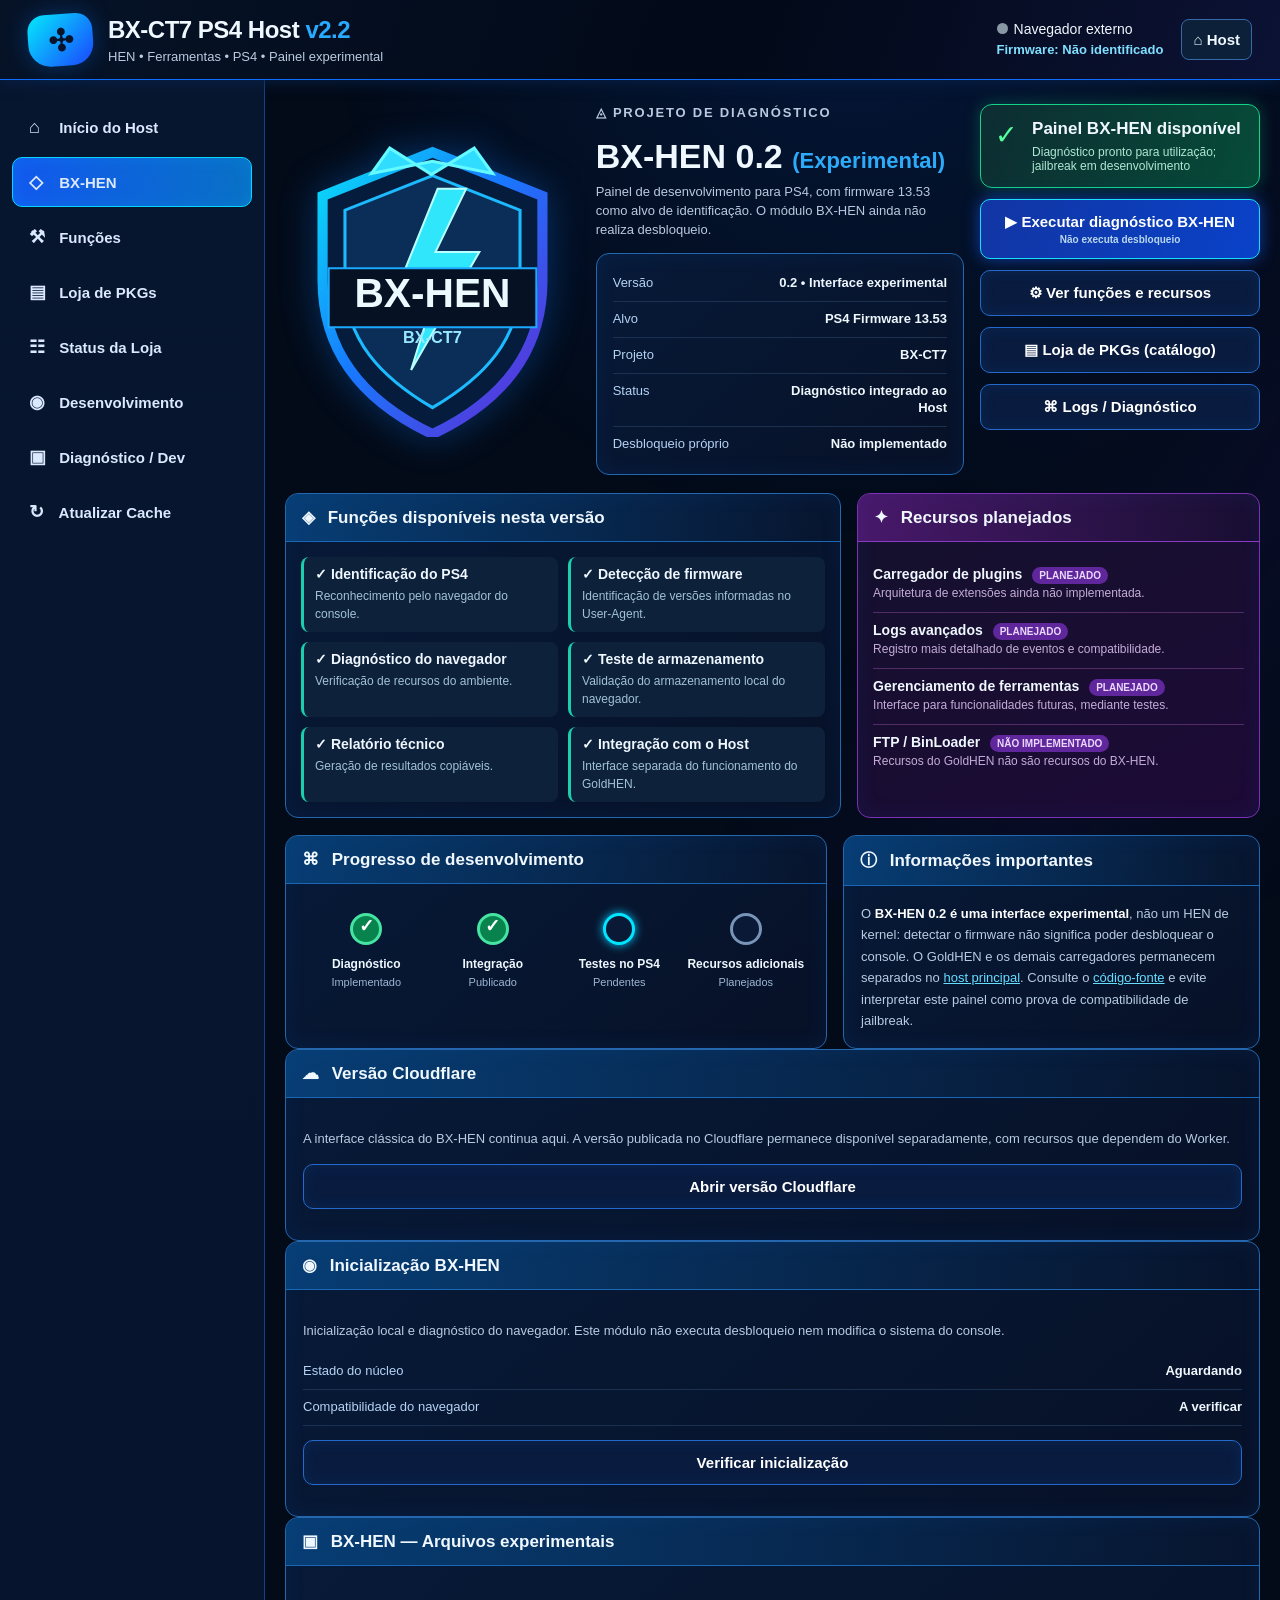
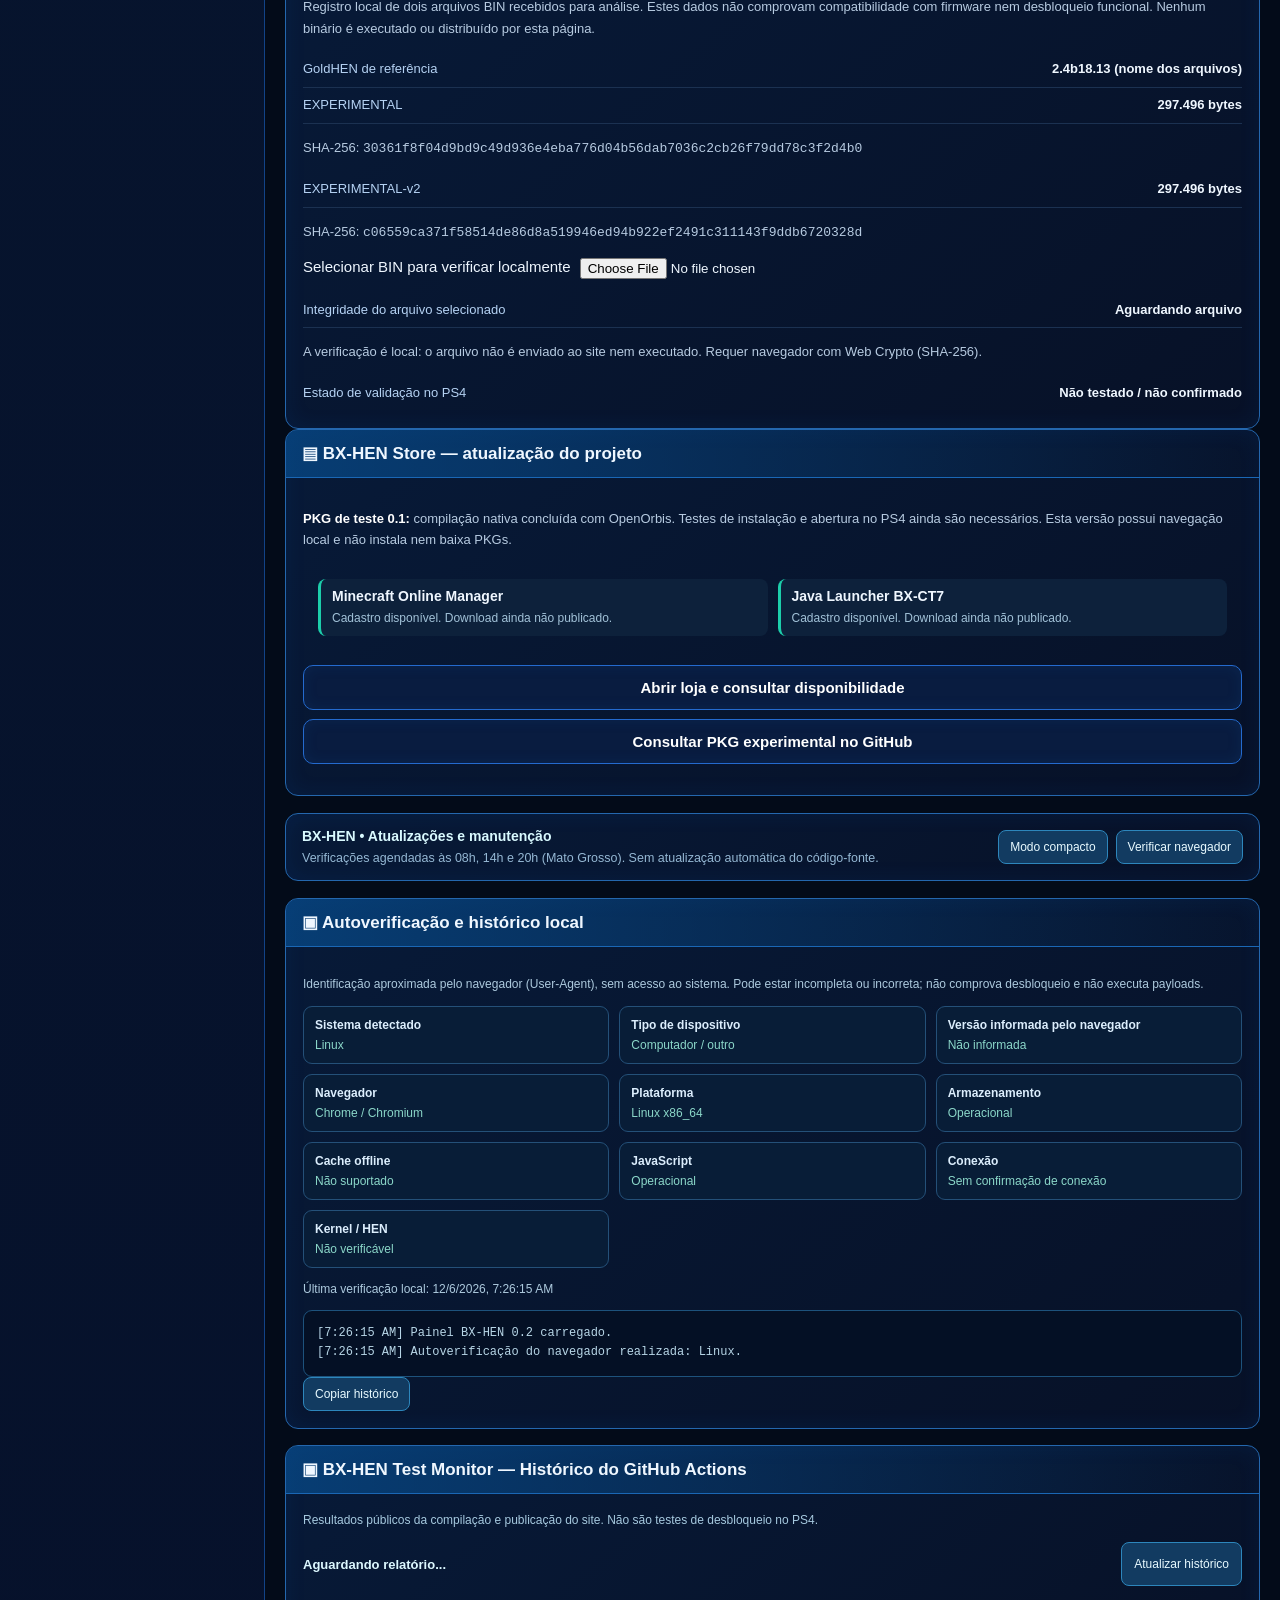
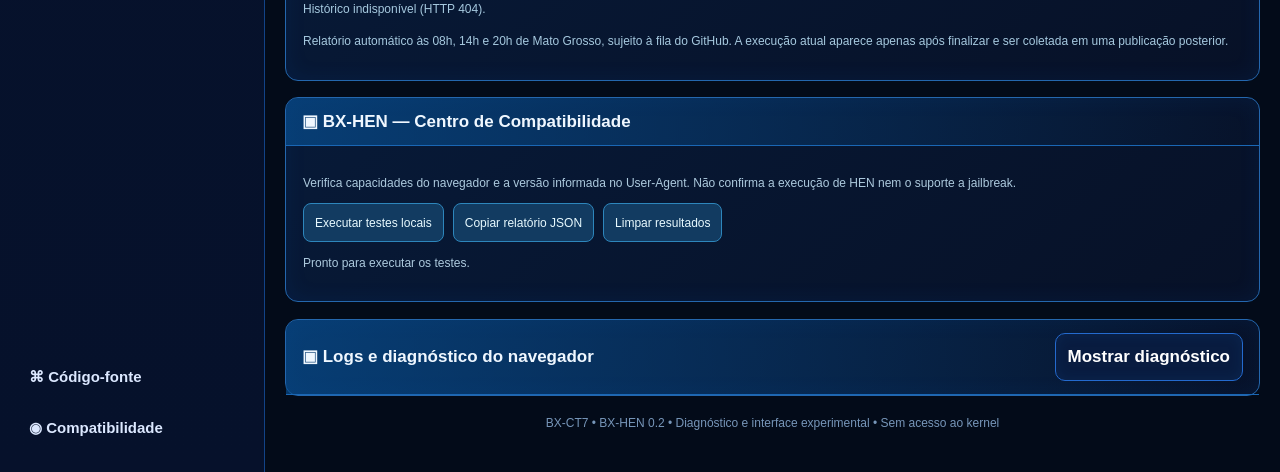
==== commit 2875c8d3: "feat(bx-hen): integrate local experimental BIN SHA-256 verifier in classic UI" ====
--- a/overrides/bx-hen-site/index.html
+++ b/overrides/bx-hen-site/index.html
@@ -70,7 +70,7 @@
 <section class="panel"><div class="box-title"><span>ⓘ</span> Informações importantes</div><div class="inner info">O <strong>BX-HEN 0.2 é uma interface experimental</strong>, não um HEN de kernel: detectar o firmware não significa poder desbloquear o console. O GoldHEN e os demais carregadores permanecem separados no <a href="../">host principal</a>. Consulte o <a href="https://github.com/CT7-BX/BX-CT7.github.io/tree/bx-hen-01353/bx-hen" target="_blank" rel="noopener noreferrer">código-fonte</a> e evite interpretar este painel como prova de compatibilidade de jailbreak.</div></section></div>
 <section class="panel" id="cloudflare-version"><div class="box-title"><span>☁</span> Versão Cloudflare</div><div class="inner"><p class="info">A interface clássica do BX-HEN continua aqui. A versão publicada no Cloudflare permanece disponível separadamente, com recursos que dependem do Worker.</p><div class="tools"><a class="action" href="https://bx-hen.4rt949zpj8.workers.dev/" target="_blank" rel="noopener noreferrer">Abrir versão Cloudflare</a></div></div></section>
 <section id="bx-startup" class="panel"><div class="box-title"><span>◉</span> Inicialização BX-HEN</div><div class="inner"><p class="info">Inicialização local e diagnóstico do navegador. Este módulo não executa desbloqueio nem modifica o sistema do console.</p><div class="spec"><label>Estado do núcleo</label><strong id="bx-startup-state" aria-live="polite">Aguardando</strong></div><div class="spec"><label>Compatibilidade do navegador</label><strong id="bx-startup-support">A verificar</strong></div><div class="tools"><button class="action" id="bx-startup-run" type="button">Verificar inicialização</button></div></div></section>
-<section id="bx-experimental-builds" class="panel"><div class="box-title"><span>▣</span> BX-HEN — Arquivos experimentais</div><div class="inner"><p class="info">Registro local de dois arquivos BIN recebidos para análise. Estes dados não comprovam compatibilidade com firmware nem desbloqueio funcional. Nenhum binário é executado ou distribuído por esta página.</p><div class="spec"><label>GoldHEN de referência</label><strong>2.4b18.13 (nome dos arquivos)</strong></div><div class="spec"><label>EXPERIMENTAL</label><strong>297.496 bytes</strong></div><p class="info" style="overflow-wrap:anywhere">SHA-256: <code>30361f8f04d9bd9c49d936e4eba776d04b56dab7036c2cb26f79dd78c3f2d4b0</code></p><div class="spec"><label>EXPERIMENTAL-v2</label><strong>297.496 bytes</strong></div><p class="info" style="overflow-wrap:anywhere">SHA-256: <code>c06559ca371f58514de86d8a519946ed94b922ef2491c311143f9ddb6720328d</code></p><div class="spec"><label>Estado de validação no PS4</label><strong>Não testado / não confirmado</strong></div></div></section>
+<section id="bx-experimental-builds" class="panel"><div class="box-title"><span>▣</span> BX-HEN — Arquivos experimentais</div><div class="inner"><p class="info">Registro local de dois arquivos BIN recebidos para análise. Estes dados não comprovam compatibilidade com firmware nem desbloqueio funcional. Nenhum binário é executado ou distribuído por esta página.</p><div class="spec"><label>GoldHEN de referência</label><strong>2.4b18.13 (nome dos arquivos)</strong></div><div class="spec"><label>EXPERIMENTAL</label><strong>297.496 bytes</strong></div><p class="info" style="overflow-wrap:anywhere">SHA-256: <code>30361f8f04d9bd9c49d936e4eba776d04b56dab7036c2cb26f79dd78c3f2d4b0</code></p><div class="spec"><label>EXPERIMENTAL-v2</label><strong>297.496 bytes</strong></div><p class="info" style="overflow-wrap:anywhere">SHA-256: <code>c06559ca371f58514de86d8a519946ed94b922ef2491c311143f9ddb6720328d</code></p><div class="tools"><label for="bx-bin-file">Selecionar BIN para verificar localmente</label><input type="file" id="bx-bin-file" accept=".bin,application/octet-stream" aria-label="Selecionar arquivo BIN para verificar"></div><div class="spec"><label>Integridade do arquivo selecionado</label><strong id="bx-bin-result" aria-live="polite">Aguardando arquivo</strong></div><p class="info">A verificação é local: o arquivo não é enviado ao site nem executado. Requer navegador com Web Crypto (SHA-256).</p><div class="spec"><label>Estado de validação no PS4</label><strong>Não testado / não confirmado</strong></div></div></section>
 <section id="store-status" class="panel"><div class="box-title"><span>▤ BX-HEN Store — atualização do projeto</span></div><div class="inner"><p class="info"><strong>PKG de teste 0.1:</strong> compilação nativa concluída com OpenOrbis. Testes de instalação e abertura no PS4 ainda são necessários. Esta versão possui navegação local e não instala nem baixa PKGs.</p><div class="featuregrid"><div class="feature"><strong>Minecraft Online Manager</strong><p>Cadastro disponível. Download ainda não publicado.</p></div><div class="feature"><strong>Java Launcher BX-CT7</strong><p>Cadastro disponível. Download ainda não publicado.</p></div></div><div class="tools"><a class="action" href="./store/">Abrir loja e consultar disponibilidade</a><a class="action" href="https://github.com/CT7-BX/BX-CT7.github.io/actions/runs/41835919328/artifacts/13326825024" target="_blank" rel="noopener noreferrer">Consultar PKG experimental no GitHub</a></div></div></section>
 <section id="diagnostics" class="panel"><div class="box-title diag-head"><span>▣ Logs e diagnóstico do navegador</span><button id="toggle-diag" class="action" style="width:auto">Mostrar diagnóstico</button></div><div id="diag-body" class="diag-body"><div id="diag-rows"></div><div class="tools"><button class="action" id="refresh-diag" style="width:auto">↻ Atualizar</button><button class="action" id="copy-diag" style="width:auto">Copiar relatório</button></div><textarea id="report-text" class="report" readonly aria-label="Relatório BX-HEN"></textarea><p class="info" id="diag-note">A coleta é local e não altera arquivos do console.</p></div></section>
 <p class="foot">BX-CT7 • BX-HEN 0.2 • Diagnóstico e interface experimental • Sem acesso ao kernel</p>
@@ -134,5 +134,36 @@
 button.onclick=run;
 })();
 </script>
+<script>
+(function(){
+'use strict';
+var input=document.getElementById('bx-bin-file'),result=document.getElementById('bx-bin-result');
+if(!input||!result)return;
+var hashes={
+'30361f8f04d9bd9c49d936e4eba776d04b56dab7036c2cb26f79dd78c3f2d4b0':'EXPERIMENTAL',
+'c06559ca371f58514de86d8a519946ed94b922ef2491c311143f9ddb6720328d':'EXPERIMENTAL-v2'
+};
+input.onchange=function(){
+var f=input.files&&input.files[0];
+if(!f){result.textContent='Aguardando arquivo';return;}
+if(f.size!==297496){result.textContent='Tamanho divergente: '+f.size+' bytes';return;}
+if(!window.crypto||!window.crypto.subtle||!window.FileReader){
+result.textContent='SHA-256 indisponível neste navegador';return;
+}
+result.textContent='Verificando integridade...';
+var reader=new FileReader();
+reader.onerror=function(){result.textContent='Erro ao ler arquivo';};
+reader.onload=function(){
+try{window.crypto.subtle.digest('SHA-256',reader.result).then(function(bytes){
+var a=new Uint8Array(bytes),hex='',i;
+for(i=0;i<a.length;i++)hex+=('0'+a[i].toString(16)).slice(-2);
+result.textContent=hashes[hex]?'Integridade confirmada: '+hashes[hex]:'SHA-256 não corresponde aos arquivos registrados';
+},function(){result.textContent='Erro no cálculo SHA-256';});}
+catch(e){result.textContent='Verificação não suportada';}
+};
+reader.readAsArrayBuffer(f);
+};
+})();
+</script>
 </body>
 </html>
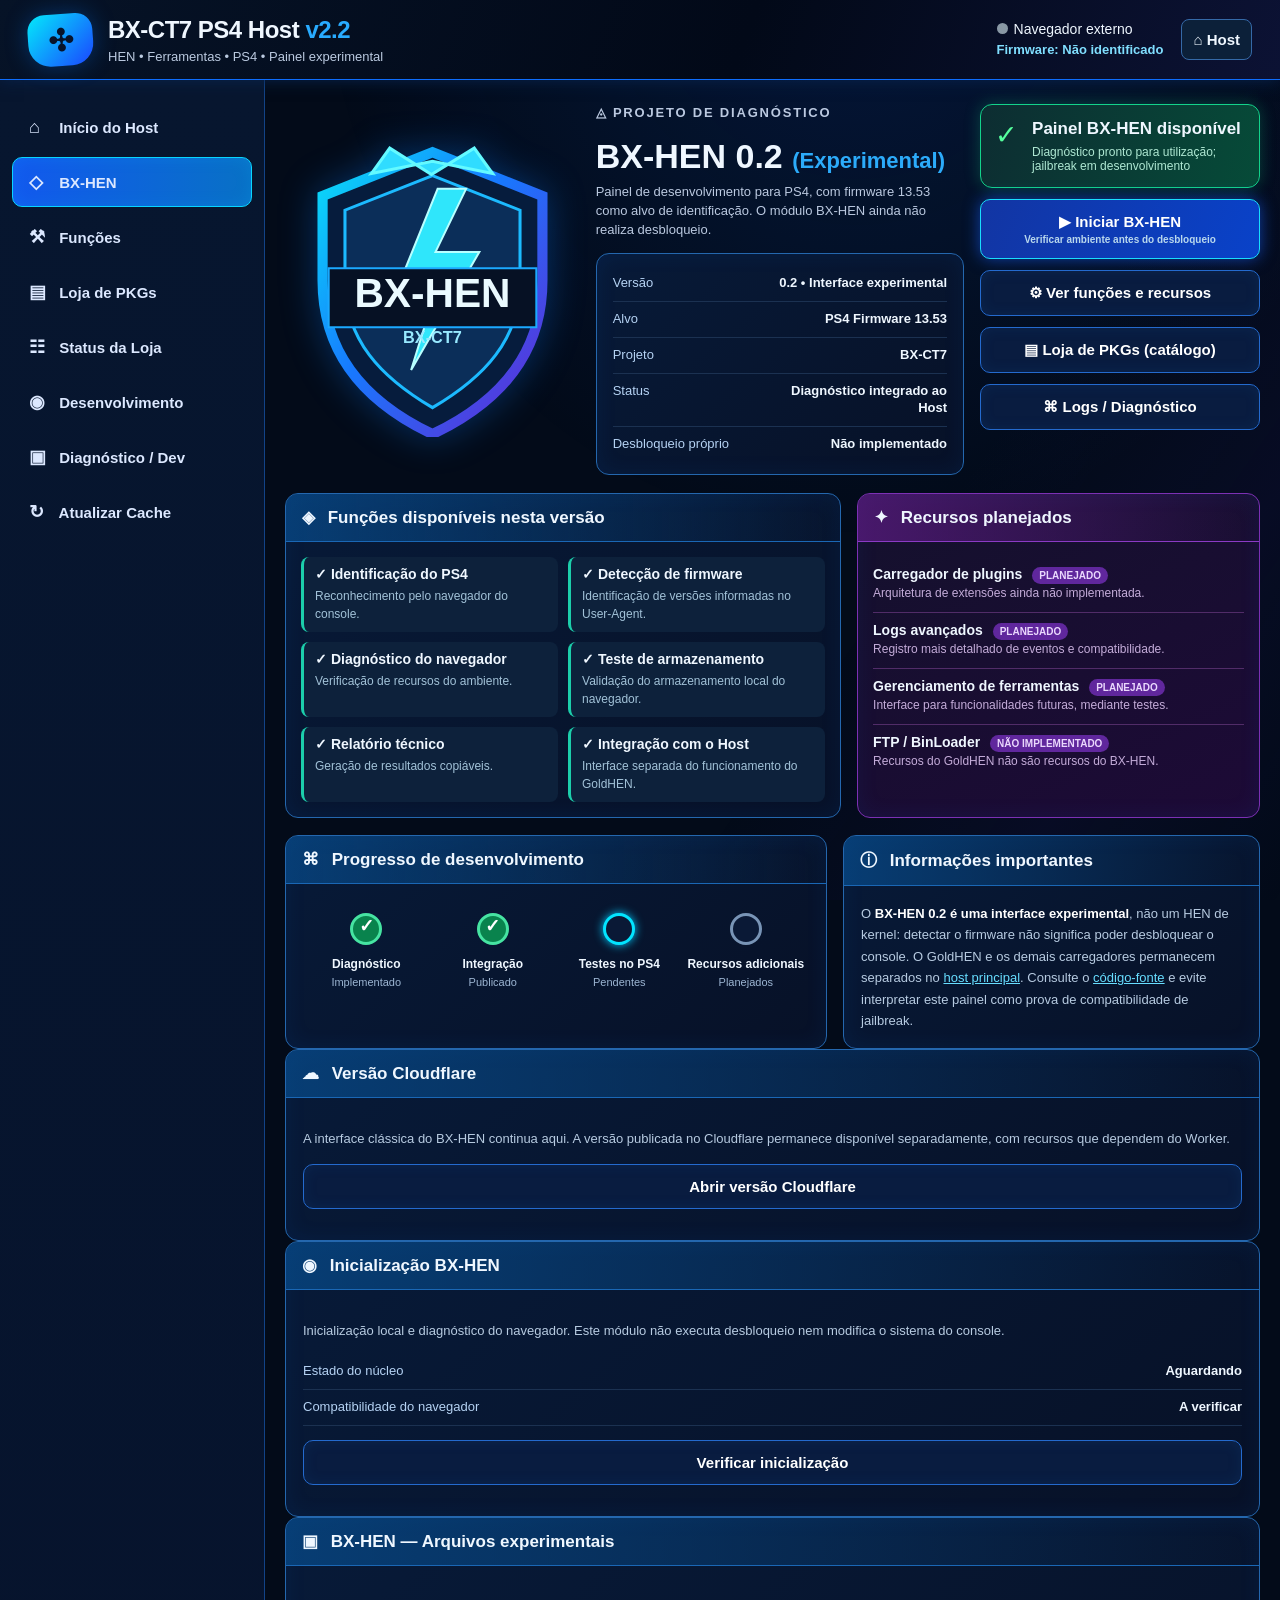
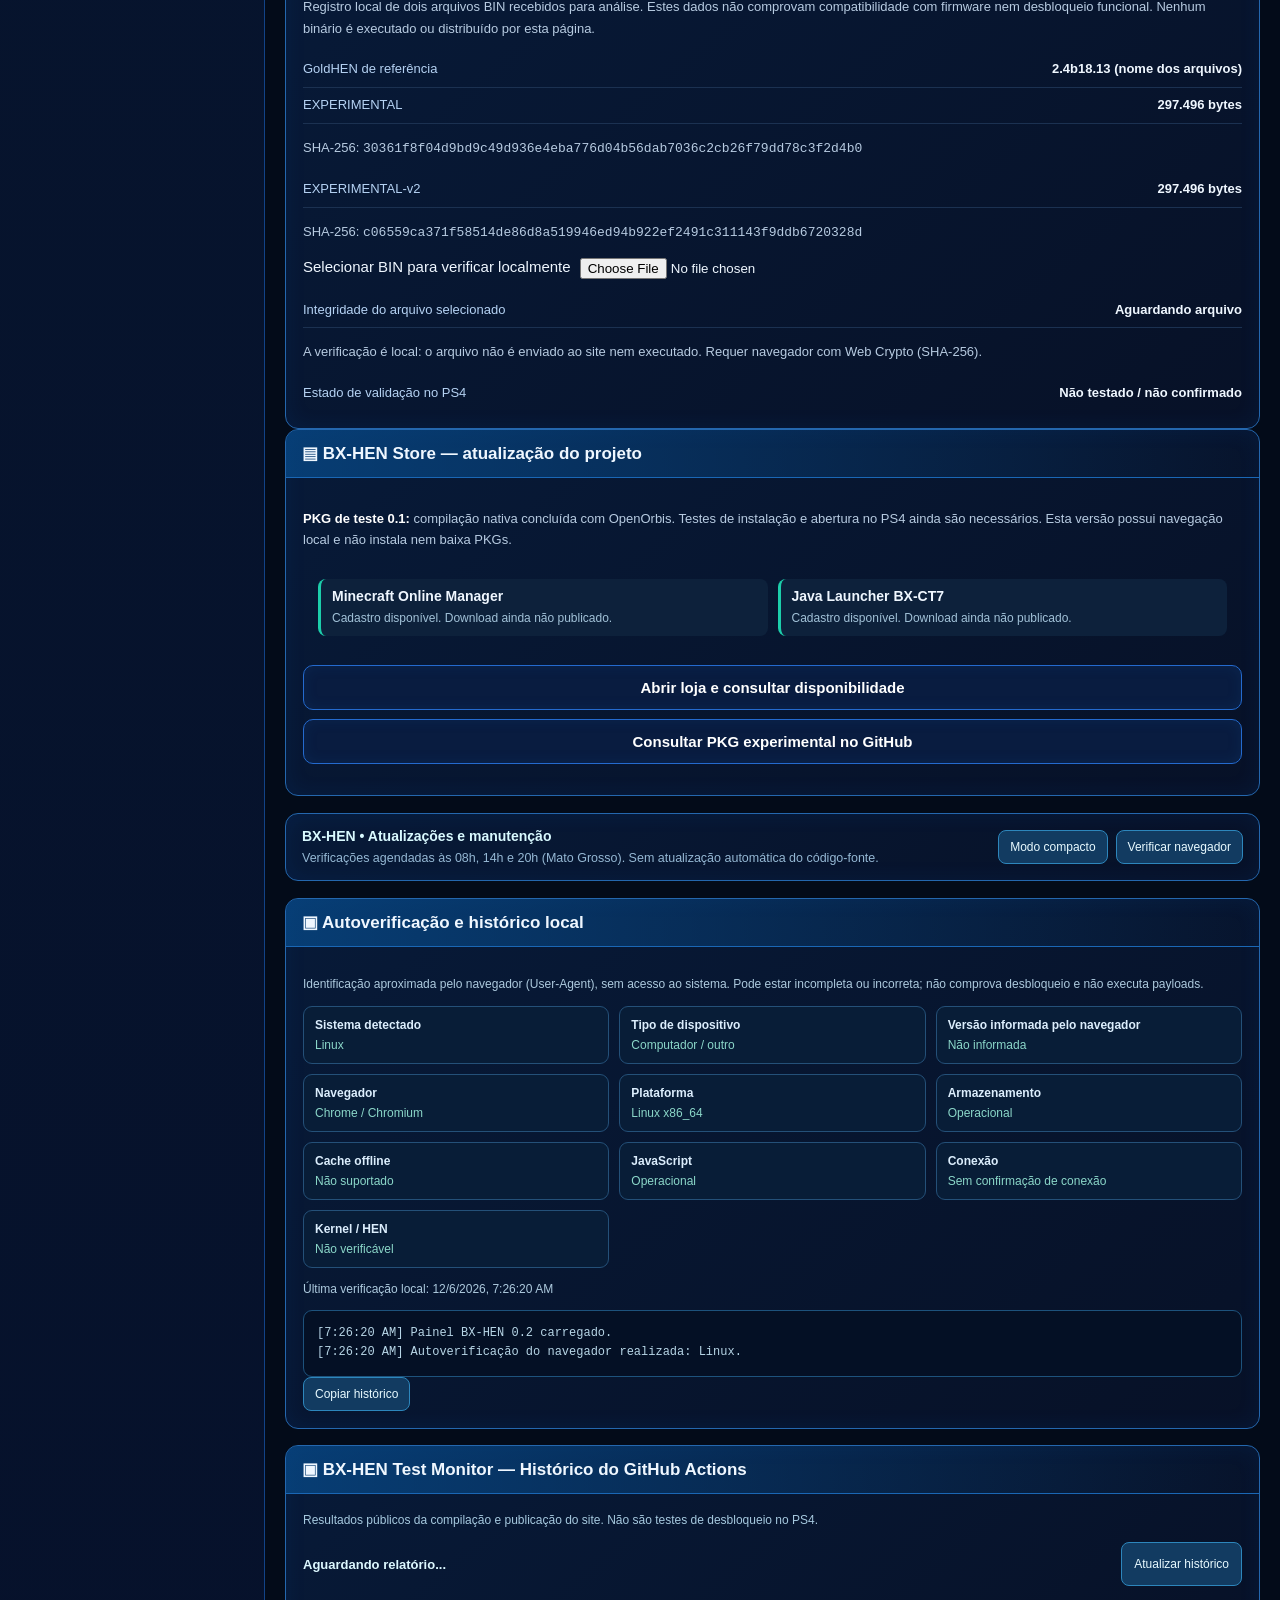
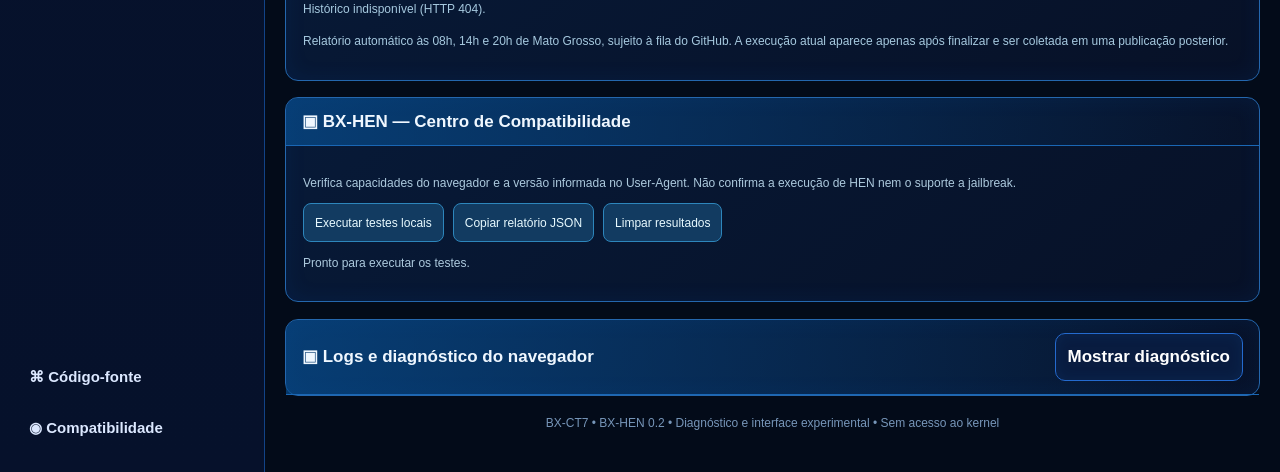
==== commit c13a53b7: "ui(bx-hen): label primary action as startup with explicit preflight status" ====
--- a/overrides/bx-hen-site/index.html
+++ b/overrides/bx-hen-site/index.html
@@ -56,7 +56,7 @@
 </div>
 <div class="intro"><p class="eyebrow">◬ PROJETO DE DIAGNÓSTICO</p><h2>BX-HEN 0.2 <span>(Experimental)</span></h2><p>Painel de desenvolvimento para PS4, com firmware 13.53 como alvo de identificação. O módulo BX-HEN ainda não realiza desbloqueio.</p>
 <div class="panel specs"><div class="spec"><label>Versão</label><strong>0.2 • Interface experimental</strong></div><div class="spec"><label>Alvo</label><strong>PS4 Firmware 13.53</strong></div><div class="spec"><label>Projeto</label><strong>BX-CT7</strong></div><div class="spec"><label>Status</label><strong>Diagnóstico integrado ao Host</strong></div><div class="spec"><label>Desbloqueio próprio</label><strong>Não implementado</strong></div></div></div>
-<div class="action-column"><div class="state"><span class="state-icon">✓</span><strong>Painel BX-HEN disponível</strong><span>Diagnóstico pronto para utilização; jailbreak em desenvolvimento</span></div><button class="action primary" id="run-check">▶ Executar diagnóstico BX-HEN<small>Não executa desbloqueio</small></button><a class="action" href="#features">⚙ Ver funções e recursos</a><a class="action" href="./store/">▤ Loja de PKGs (catálogo)</a><a class="action" href="#diagnostics" id="open-logs">⌘ Logs / Diagnóstico</a></div>
+<div class="action-column"><div class="state"><span class="state-icon">✓</span><strong>Painel BX-HEN disponível</strong><span>Diagnóstico pronto para utilização; jailbreak em desenvolvimento</span></div><button class="action primary" id="run-check">▶ Iniciar BX-HEN<small>Verificar ambiente antes do desbloqueio</small></button><a class="action" href="#features">⚙ Ver funções e recursos</a><a class="action" href="./store/">▤ Loja de PKGs (catálogo)</a><a class="action" href="#diagnostics" id="open-logs">⌘ Logs / Diagnóstico</a></div>
 </section>
 <div class="duo" id="features"><section class="panel"><div class="box-title"><span>◈</span> Funções disponíveis nesta versão</div><div class="featuregrid">
 <div class="feature"><strong>✓ Identificação do PS4</strong><p>Reconhecimento pelo navegador do console.</p></div><div class="feature"><strong>✓ Detecção de firmware</strong><p>Identificação de versões informadas no User-Agent.</p></div><div class="feature"><strong>✓ Diagnóstico do navegador</strong><p>Verificação de recursos do ambiente.</p></div><div class="feature"><strong>✓ Teste de armazenamento</strong><p>Validação do armazenamento local do navegador.</p></div><div class="feature"><strong>✓ Relatório técnico</strong><p>Geração de resultados copiáveis.</p></div><div class="feature"><strong>✓ Integração com o Host</strong><p>Interface separada do funcionamento do GoldHEN.</p></div>
@@ -89,7 +89,7 @@
 function copy(){var data=render(),text='BX-HEN 0.2 — Relatório (somente diagnóstico)\n',i;for(i=0;i<data.length;i++)text+=data[i][0]+': '+data[i][1]+'\n';var area=byId('report-text');area.style.display='block';area.value=text;area.focus();area.select();try{document.execCommand('copy');}catch(e){}byId('diag-note').textContent='Relatório selecionado. Se não for copiado automaticamente, utilize Copiar no navegador.';}
 var device=detect();byId('device-name').textContent=device.ps4?'PS4 detectado':'Navegador externo';byId('device-dot').className='dot'+(device.ps4?' yes':'');byId('header-fw').textContent='Firmware: '+device.firmware;
 byId('toggle-diag').onclick=toggle;byId('refresh-diag').onclick=render;byId('copy-diag').onclick=copy;
-byId('run-check').onclick=function(){showDiag();byId('diagnostics').scrollIntoView();};
+byId('run-check').onclick=function(){showDiag();byId('diag-note').textContent='Pré-verificação concluída. O carregador de desbloqueio BX-HEN ainda não está implementado; nenhum payload foi executado.';byId('diagnostics').scrollIntoView();};
 byId('open-logs').onclick=function(){showDiag();};
 })();
 </script>
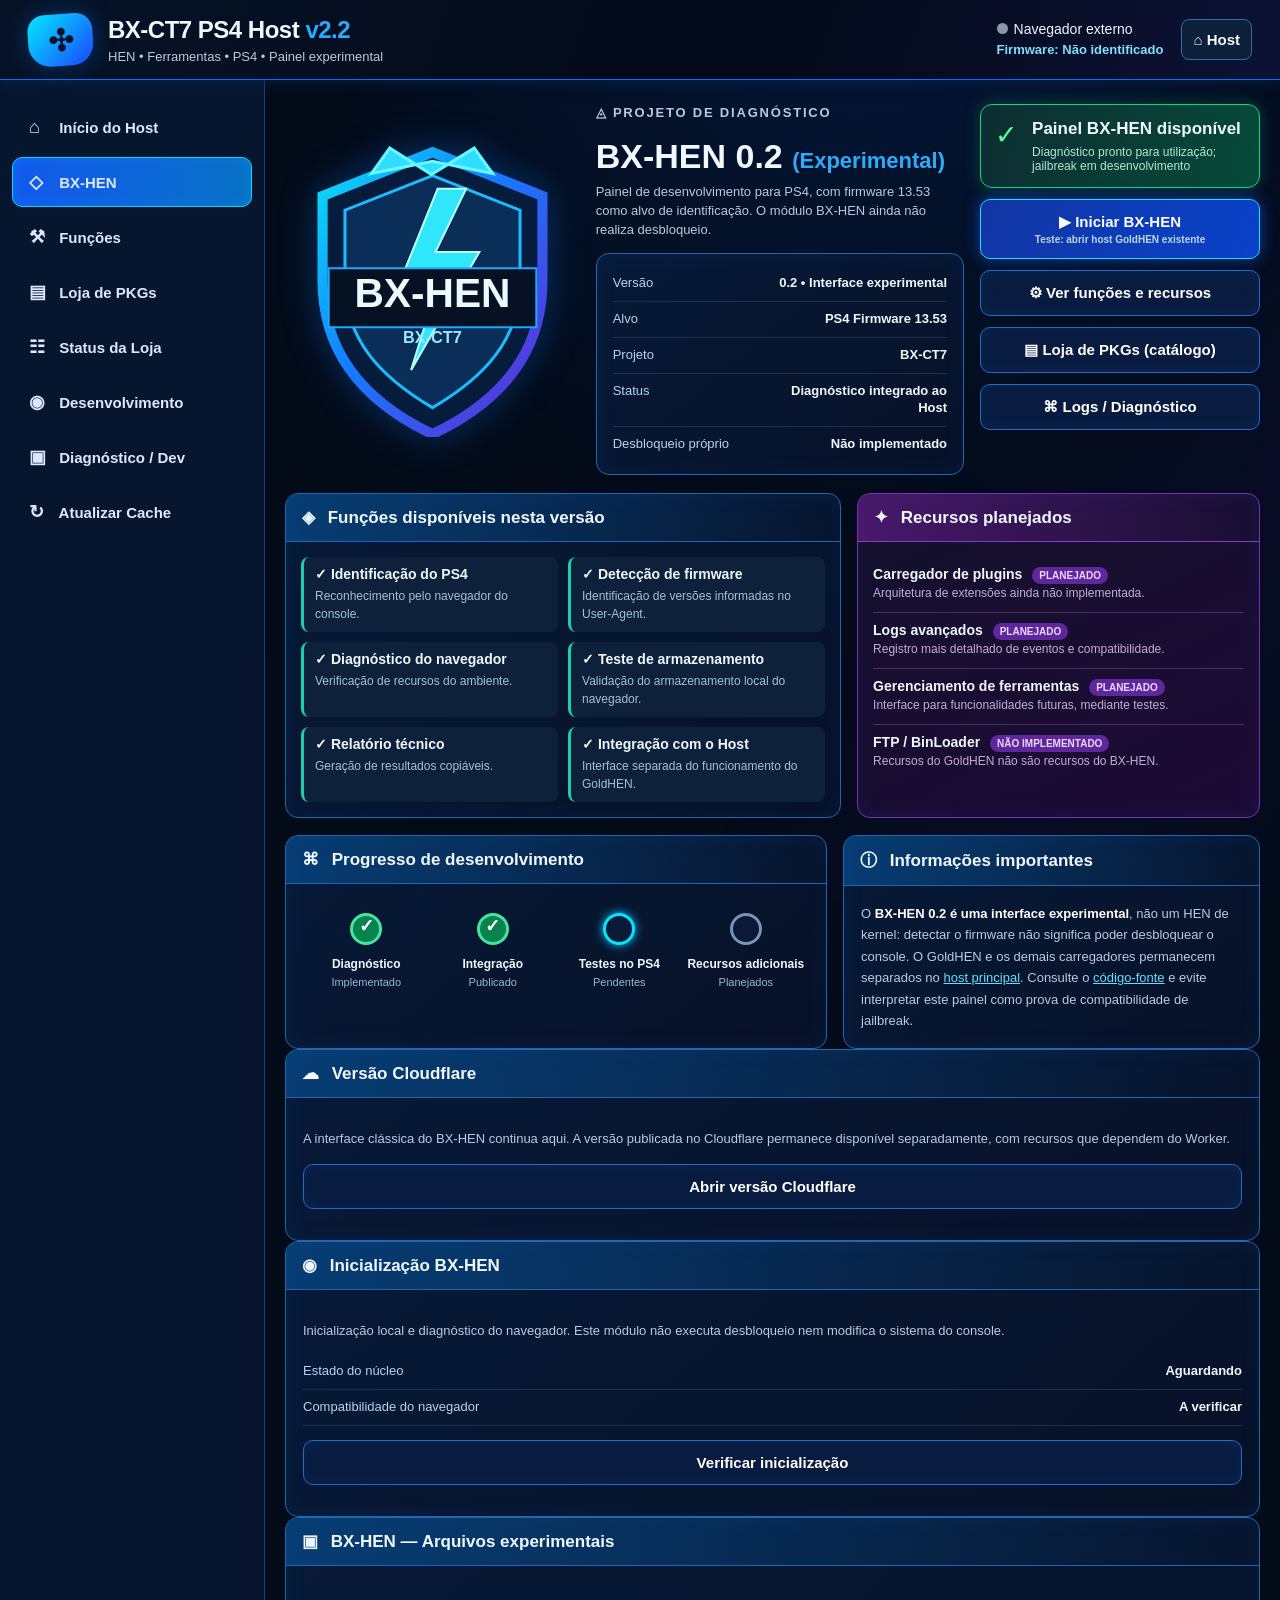
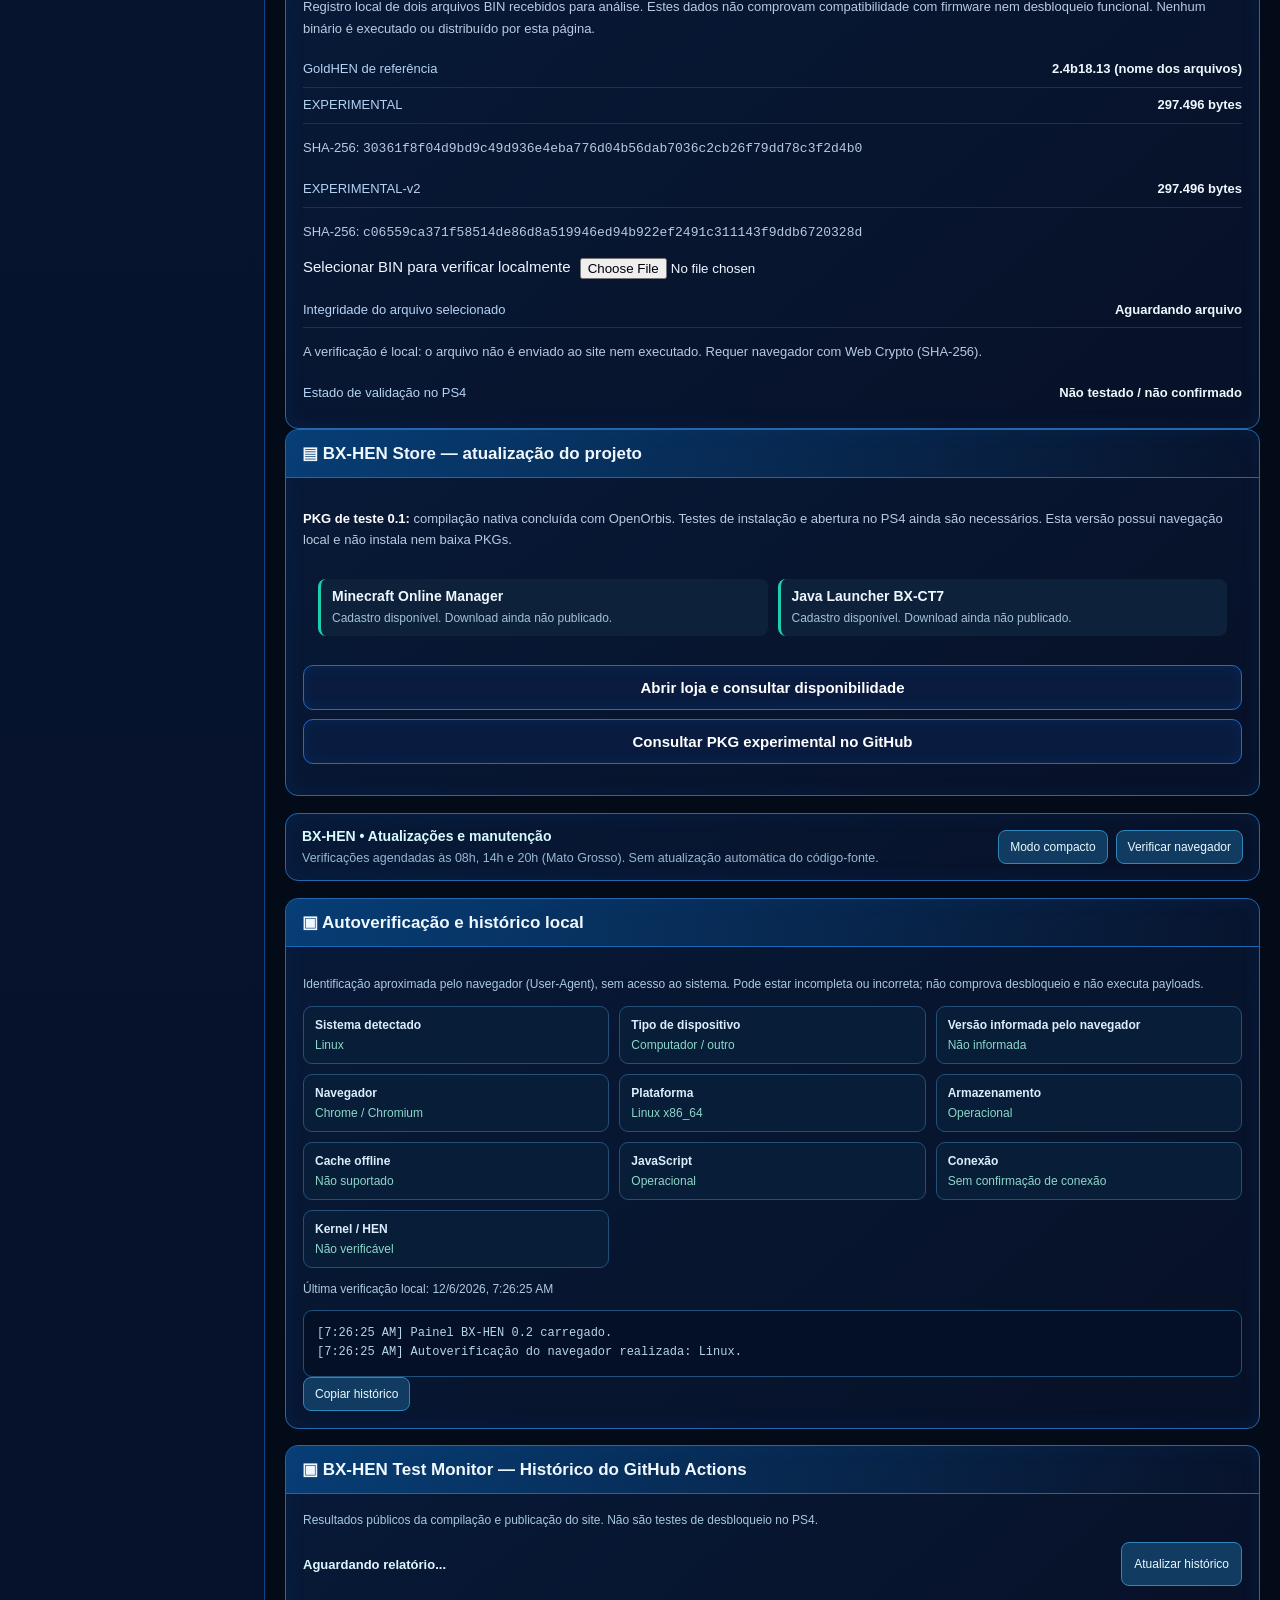
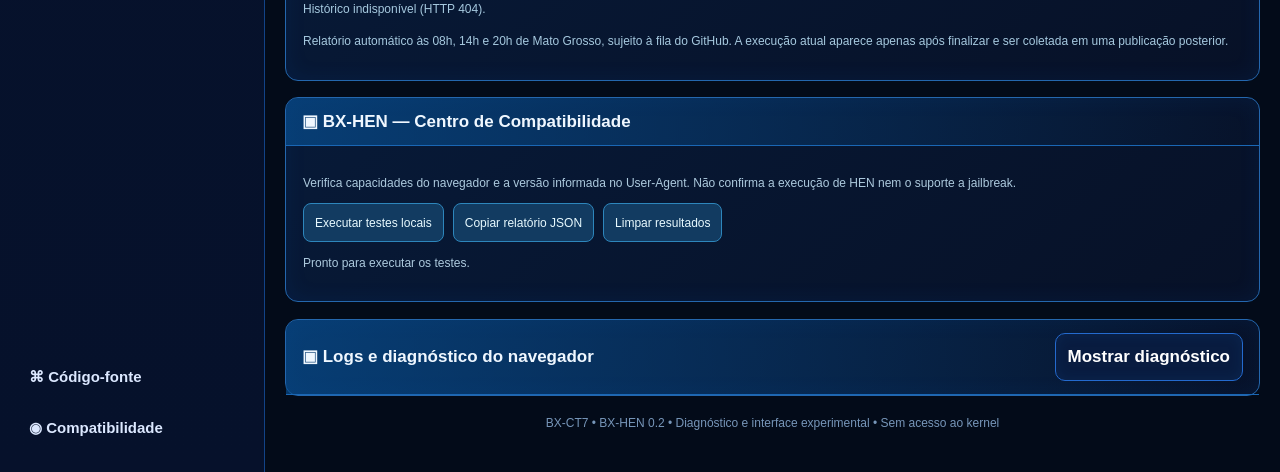
==== commit 55db48a6: "feat(bx-hen): route experimental start button to existing host with PS4 check and confirmation" ====
--- a/overrides/bx-hen-site/index.html
+++ b/overrides/bx-hen-site/index.html
@@ -56,7 +56,7 @@
 </div>
 <div class="intro"><p class="eyebrow">◬ PROJETO DE DIAGNÓSTICO</p><h2>BX-HEN 0.2 <span>(Experimental)</span></h2><p>Painel de desenvolvimento para PS4, com firmware 13.53 como alvo de identificação. O módulo BX-HEN ainda não realiza desbloqueio.</p>
 <div class="panel specs"><div class="spec"><label>Versão</label><strong>0.2 • Interface experimental</strong></div><div class="spec"><label>Alvo</label><strong>PS4 Firmware 13.53</strong></div><div class="spec"><label>Projeto</label><strong>BX-CT7</strong></div><div class="spec"><label>Status</label><strong>Diagnóstico integrado ao Host</strong></div><div class="spec"><label>Desbloqueio próprio</label><strong>Não implementado</strong></div></div></div>
-<div class="action-column"><div class="state"><span class="state-icon">✓</span><strong>Painel BX-HEN disponível</strong><span>Diagnóstico pronto para utilização; jailbreak em desenvolvimento</span></div><button class="action primary" id="run-check">▶ Iniciar BX-HEN<small>Verificar ambiente antes do desbloqueio</small></button><a class="action" href="#features">⚙ Ver funções e recursos</a><a class="action" href="./store/">▤ Loja de PKGs (catálogo)</a><a class="action" href="#diagnostics" id="open-logs">⌘ Logs / Diagnóstico</a></div>
+<div class="action-column"><div class="state"><span class="state-icon">✓</span><strong>Painel BX-HEN disponível</strong><span>Diagnóstico pronto para utilização; jailbreak em desenvolvimento</span></div><button class="action primary" id="run-check">▶ Iniciar BX-HEN<small>Teste: abrir host GoldHEN existente</small></button><a class="action" href="#features">⚙ Ver funções e recursos</a><a class="action" href="./store/">▤ Loja de PKGs (catálogo)</a><a class="action" href="#diagnostics" id="open-logs">⌘ Logs / Diagnóstico</a></div>
 </section>
 <div class="duo" id="features"><section class="panel"><div class="box-title"><span>◈</span> Funções disponíveis nesta versão</div><div class="featuregrid">
 <div class="feature"><strong>✓ Identificação do PS4</strong><p>Reconhecimento pelo navegador do console.</p></div><div class="feature"><strong>✓ Detecção de firmware</strong><p>Identificação de versões informadas no User-Agent.</p></div><div class="feature"><strong>✓ Diagnóstico do navegador</strong><p>Verificação de recursos do ambiente.</p></div><div class="feature"><strong>✓ Teste de armazenamento</strong><p>Validação do armazenamento local do navegador.</p></div><div class="feature"><strong>✓ Relatório técnico</strong><p>Geração de resultados copiáveis.</p></div><div class="feature"><strong>✓ Integração com o Host</strong><p>Interface separada do funcionamento do GoldHEN.</p></div>
@@ -89,7 +89,7 @@
 function copy(){var data=render(),text='BX-HEN 0.2 — Relatório (somente diagnóstico)\n',i;for(i=0;i<data.length;i++)text+=data[i][0]+': '+data[i][1]+'\n';var area=byId('report-text');area.style.display='block';area.value=text;area.focus();area.select();try{document.execCommand('copy');}catch(e){}byId('diag-note').textContent='Relatório selecionado. Se não for copiado automaticamente, utilize Copiar no navegador.';}
 var device=detect();byId('device-name').textContent=device.ps4?'PS4 detectado':'Navegador externo';byId('device-dot').className='dot'+(device.ps4?' yes':'');byId('header-fw').textContent='Firmware: '+device.firmware;
 byId('toggle-diag').onclick=toggle;byId('refresh-diag').onclick=render;byId('copy-diag').onclick=copy;
-byId('run-check').onclick=function(){showDiag();byId('diag-note').textContent='Pré-verificação concluída. O carregador de desbloqueio BX-HEN ainda não está implementado; nenhum payload foi executado.';byId('diagnostics').scrollIntoView();};
+byId('run-check').onclick=function(){var d=detect();if(!d.ps4){showDiag();byId('diag-note').textContent='Teste disponível no navegador do PS4. Nenhum payload foi executado.';byId('diagnostics').scrollIntoView();return;}if(!window.confirm('Teste experimental: abrir o host principal para selecionar o carregador GoldHEN existente? BX-HEN não executará payloads nesta página.'))return;window.location.href='../';};
 byId('open-logs').onclick=function(){showDiag();};
 })();
 </script>
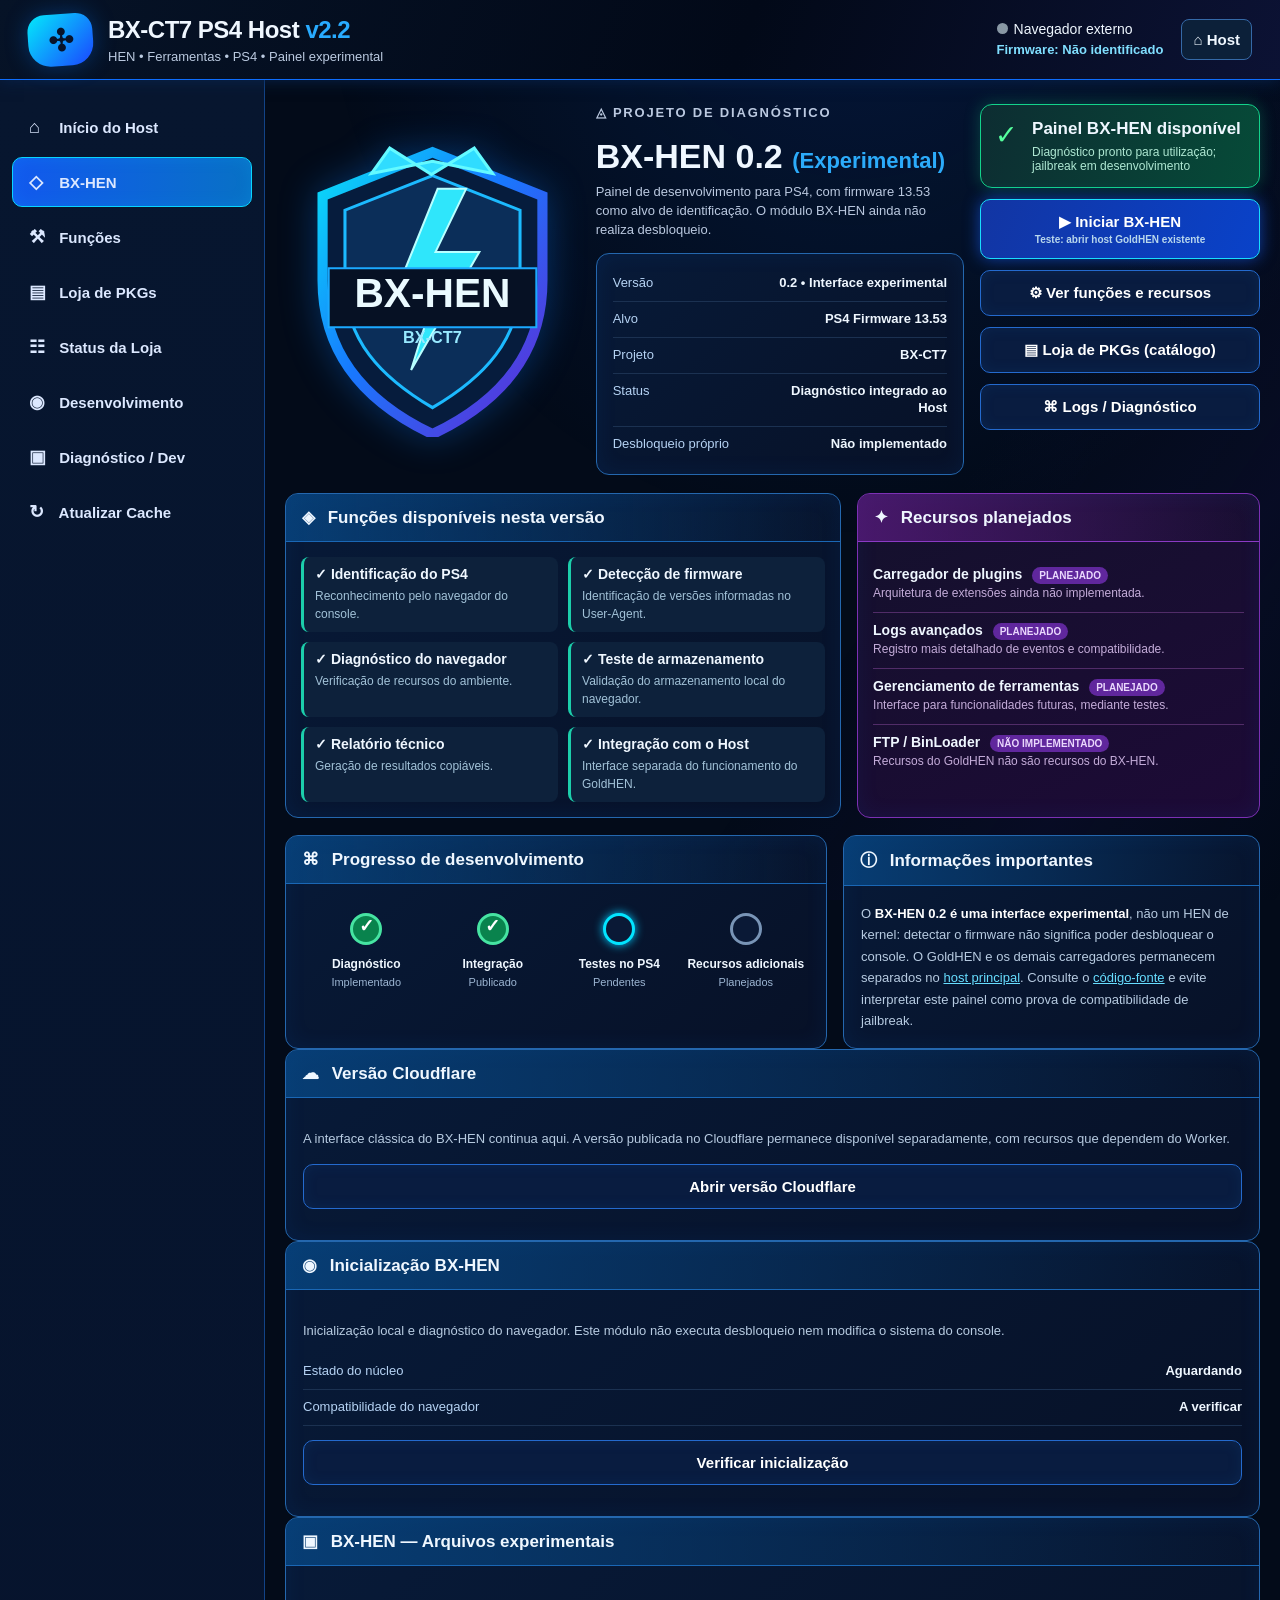
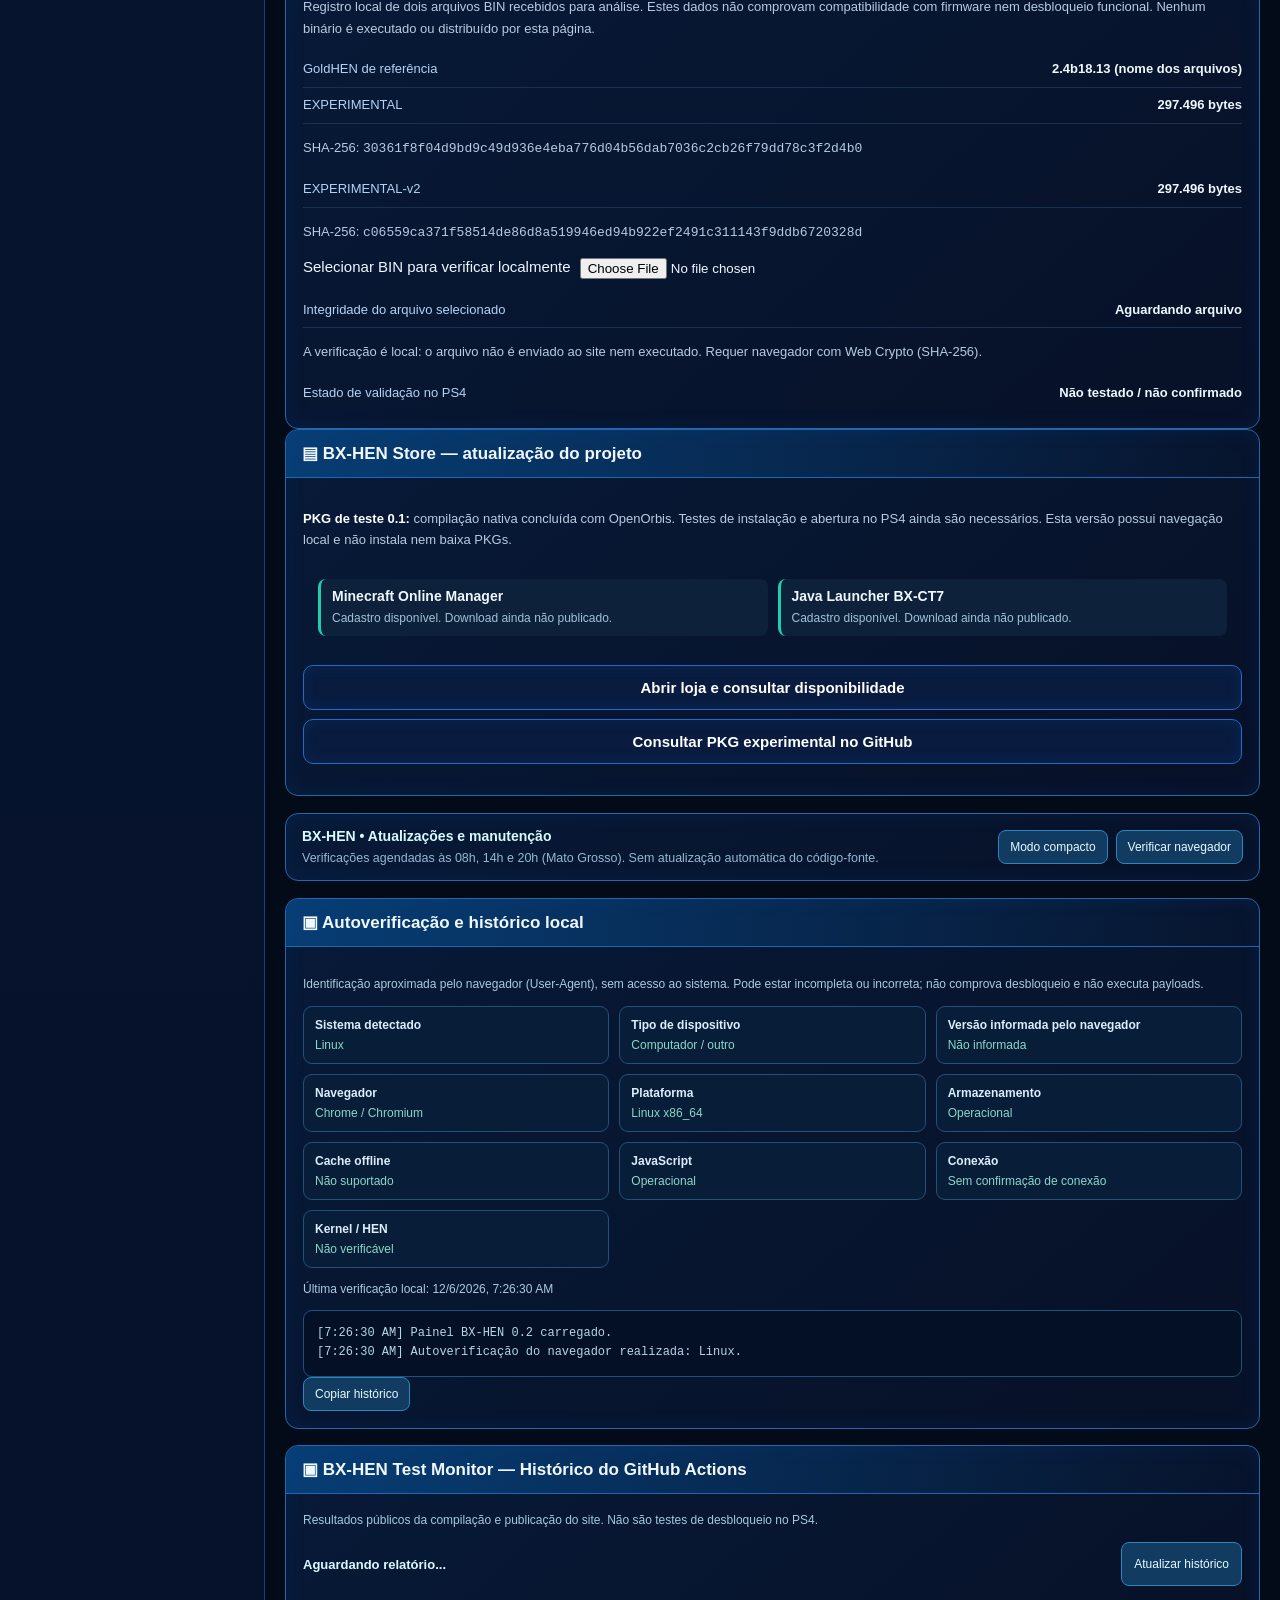
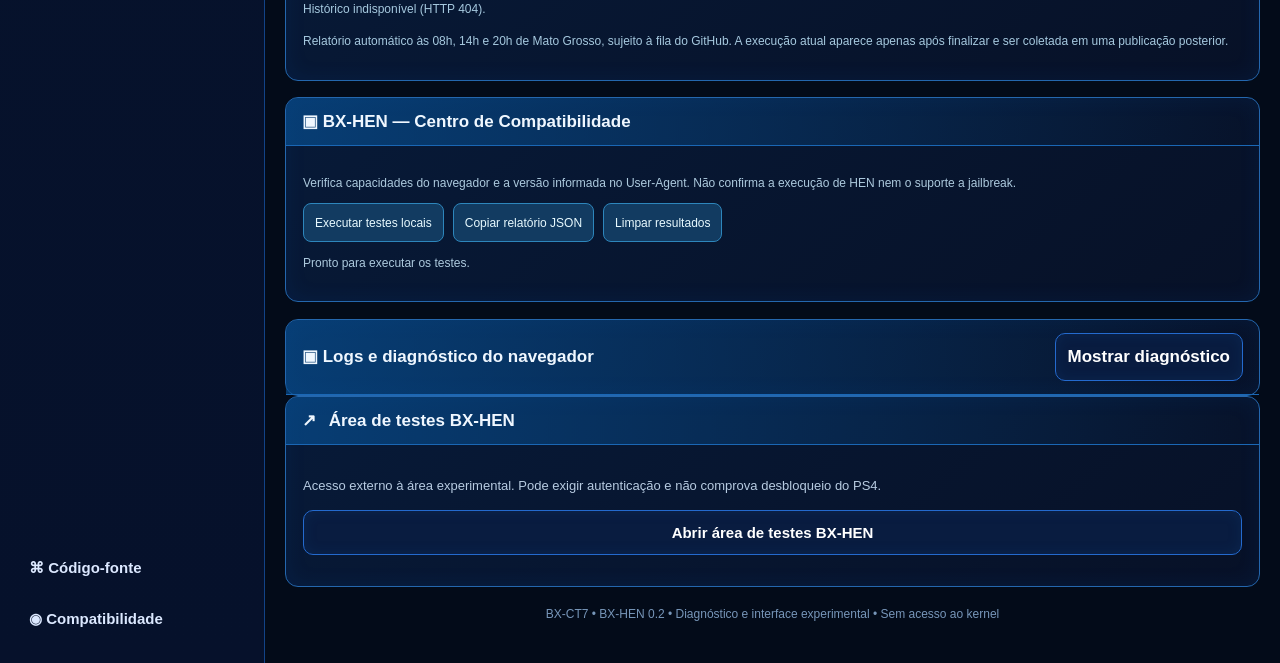
==== commit 23fb1cb0: "ui(bx-hen): add external experimental test area link at bottom of GitHub host" ====
--- a/overrides/bx-hen-site/index.html
+++ b/overrides/bx-hen-site/index.html
@@ -73,6 +73,7 @@
 <section id="bx-experimental-builds" class="panel"><div class="box-title"><span>▣</span> BX-HEN — Arquivos experimentais</div><div class="inner"><p class="info">Registro local de dois arquivos BIN recebidos para análise. Estes dados não comprovam compatibilidade com firmware nem desbloqueio funcional. Nenhum binário é executado ou distribuído por esta página.</p><div class="spec"><label>GoldHEN de referência</label><strong>2.4b18.13 (nome dos arquivos)</strong></div><div class="spec"><label>EXPERIMENTAL</label><strong>297.496 bytes</strong></div><p class="info" style="overflow-wrap:anywhere">SHA-256: <code>30361f8f04d9bd9c49d936e4eba776d04b56dab7036c2cb26f79dd78c3f2d4b0</code></p><div class="spec"><label>EXPERIMENTAL-v2</label><strong>297.496 bytes</strong></div><p class="info" style="overflow-wrap:anywhere">SHA-256: <code>c06559ca371f58514de86d8a519946ed94b922ef2491c311143f9ddb6720328d</code></p><div class="tools"><label for="bx-bin-file">Selecionar BIN para verificar localmente</label><input type="file" id="bx-bin-file" accept=".bin,application/octet-stream" aria-label="Selecionar arquivo BIN para verificar"></div><div class="spec"><label>Integridade do arquivo selecionado</label><strong id="bx-bin-result" aria-live="polite">Aguardando arquivo</strong></div><p class="info">A verificação é local: o arquivo não é enviado ao site nem executado. Requer navegador com Web Crypto (SHA-256).</p><div class="spec"><label>Estado de validação no PS4</label><strong>Não testado / não confirmado</strong></div></div></section>
 <section id="store-status" class="panel"><div class="box-title"><span>▤ BX-HEN Store — atualização do projeto</span></div><div class="inner"><p class="info"><strong>PKG de teste 0.1:</strong> compilação nativa concluída com OpenOrbis. Testes de instalação e abertura no PS4 ainda são necessários. Esta versão possui navegação local e não instala nem baixa PKGs.</p><div class="featuregrid"><div class="feature"><strong>Minecraft Online Manager</strong><p>Cadastro disponível. Download ainda não publicado.</p></div><div class="feature"><strong>Java Launcher BX-CT7</strong><p>Cadastro disponível. Download ainda não publicado.</p></div></div><div class="tools"><a class="action" href="./store/">Abrir loja e consultar disponibilidade</a><a class="action" href="https://github.com/CT7-BX/BX-CT7.github.io/actions/runs/41835919328/artifacts/13326825024" target="_blank" rel="noopener noreferrer">Consultar PKG experimental no GitHub</a></div></div></section>
 <section id="diagnostics" class="panel"><div class="box-title diag-head"><span>▣ Logs e diagnóstico do navegador</span><button id="toggle-diag" class="action" style="width:auto">Mostrar diagnóstico</button></div><div id="diag-body" class="diag-body"><div id="diag-rows"></div><div class="tools"><button class="action" id="refresh-diag" style="width:auto">↻ Atualizar</button><button class="action" id="copy-diag" style="width:auto">Copiar relatório</button></div><textarea id="report-text" class="report" readonly aria-label="Relatório BX-HEN"></textarea><p class="info" id="diag-note">A coleta é local e não altera arquivos do console.</p></div></section>
+<section class="panel" id="bx-experimental-test-link"><div class="box-title"><span>↗</span> Área de testes BX-HEN</div><div class="inner"><p class="info">Acesso externo à área experimental. Pode exigir autenticação e não comprova desbloqueio do PS4.</p><div class="tools"><a class="action" href="https://bx-hen.4rt949zpj8.workers.dev/teste/" target="_blank" rel="noopener noreferrer">Abrir área de testes BX-HEN</a></div></div></section>
 <p class="foot">BX-CT7 • BX-HEN 0.2 • Diagnóstico e interface experimental • Sem acesso ao kernel</p>
 </main></div>
 <script>
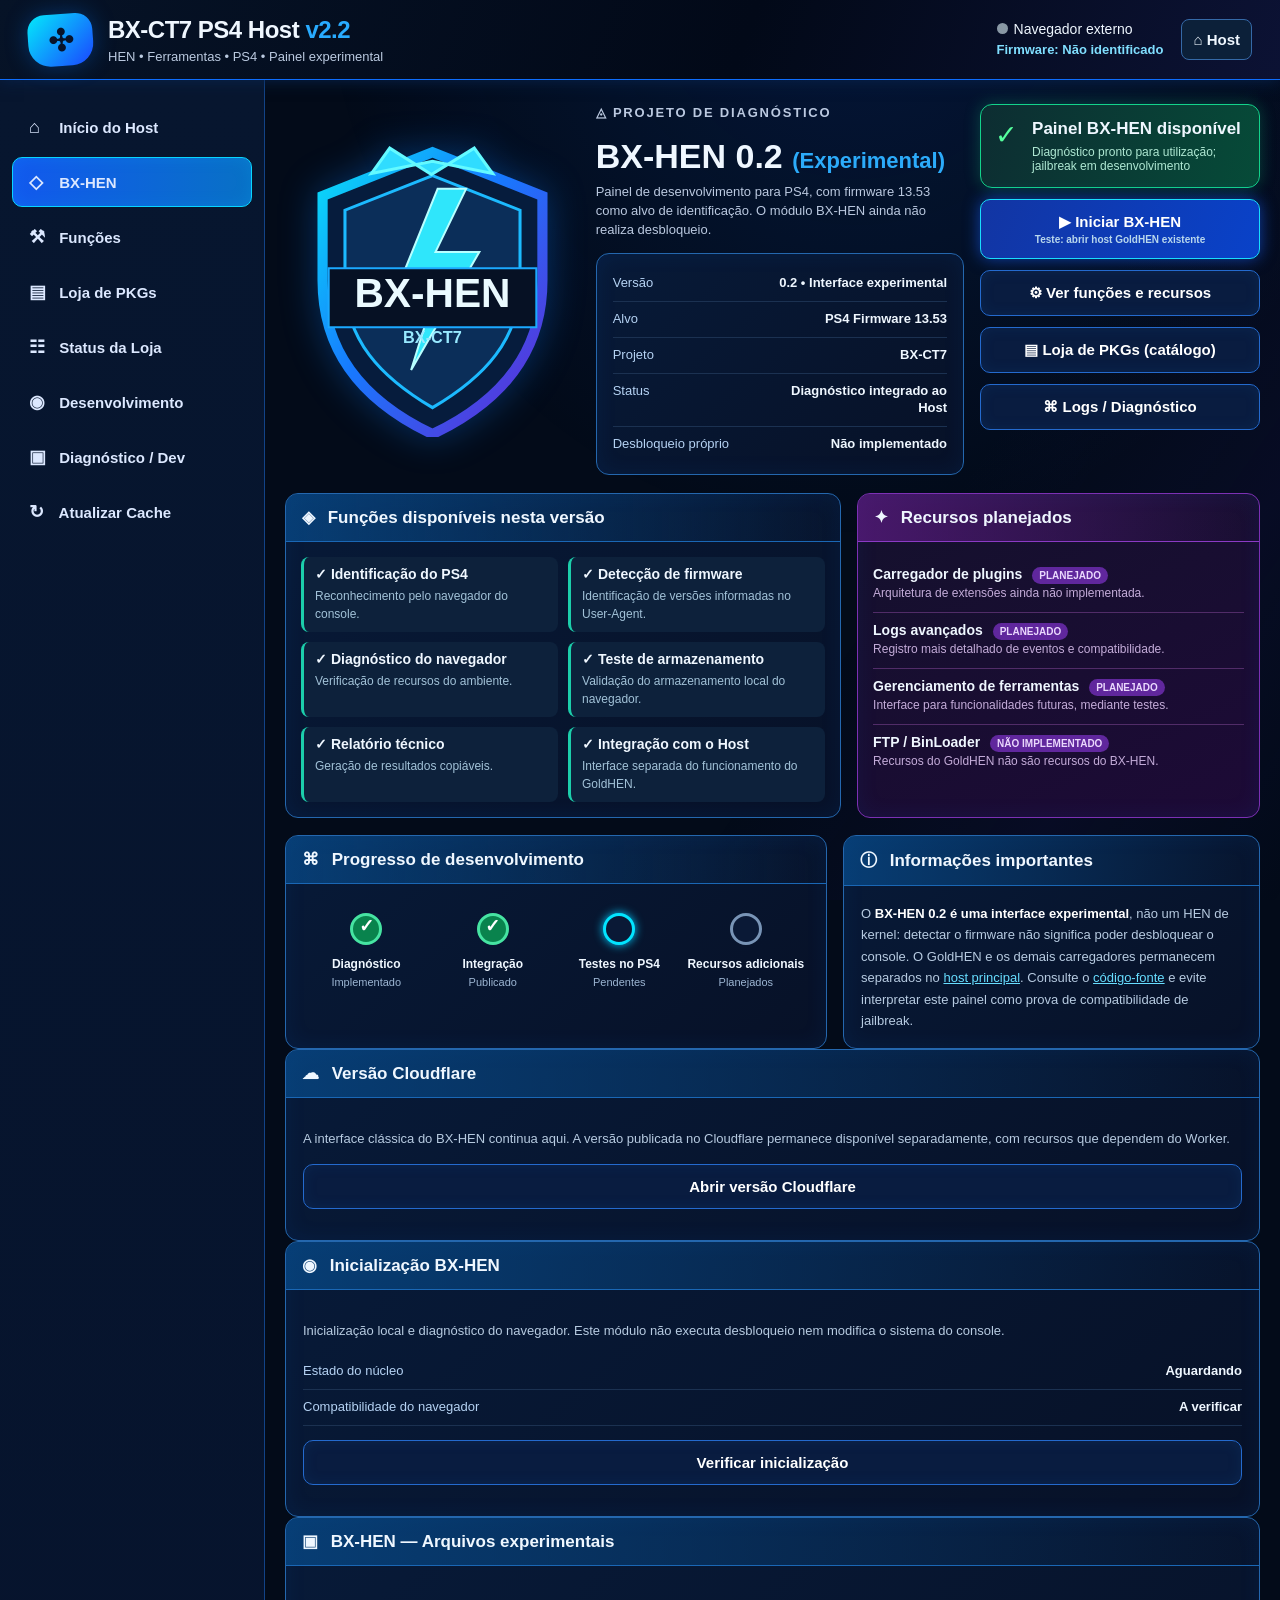
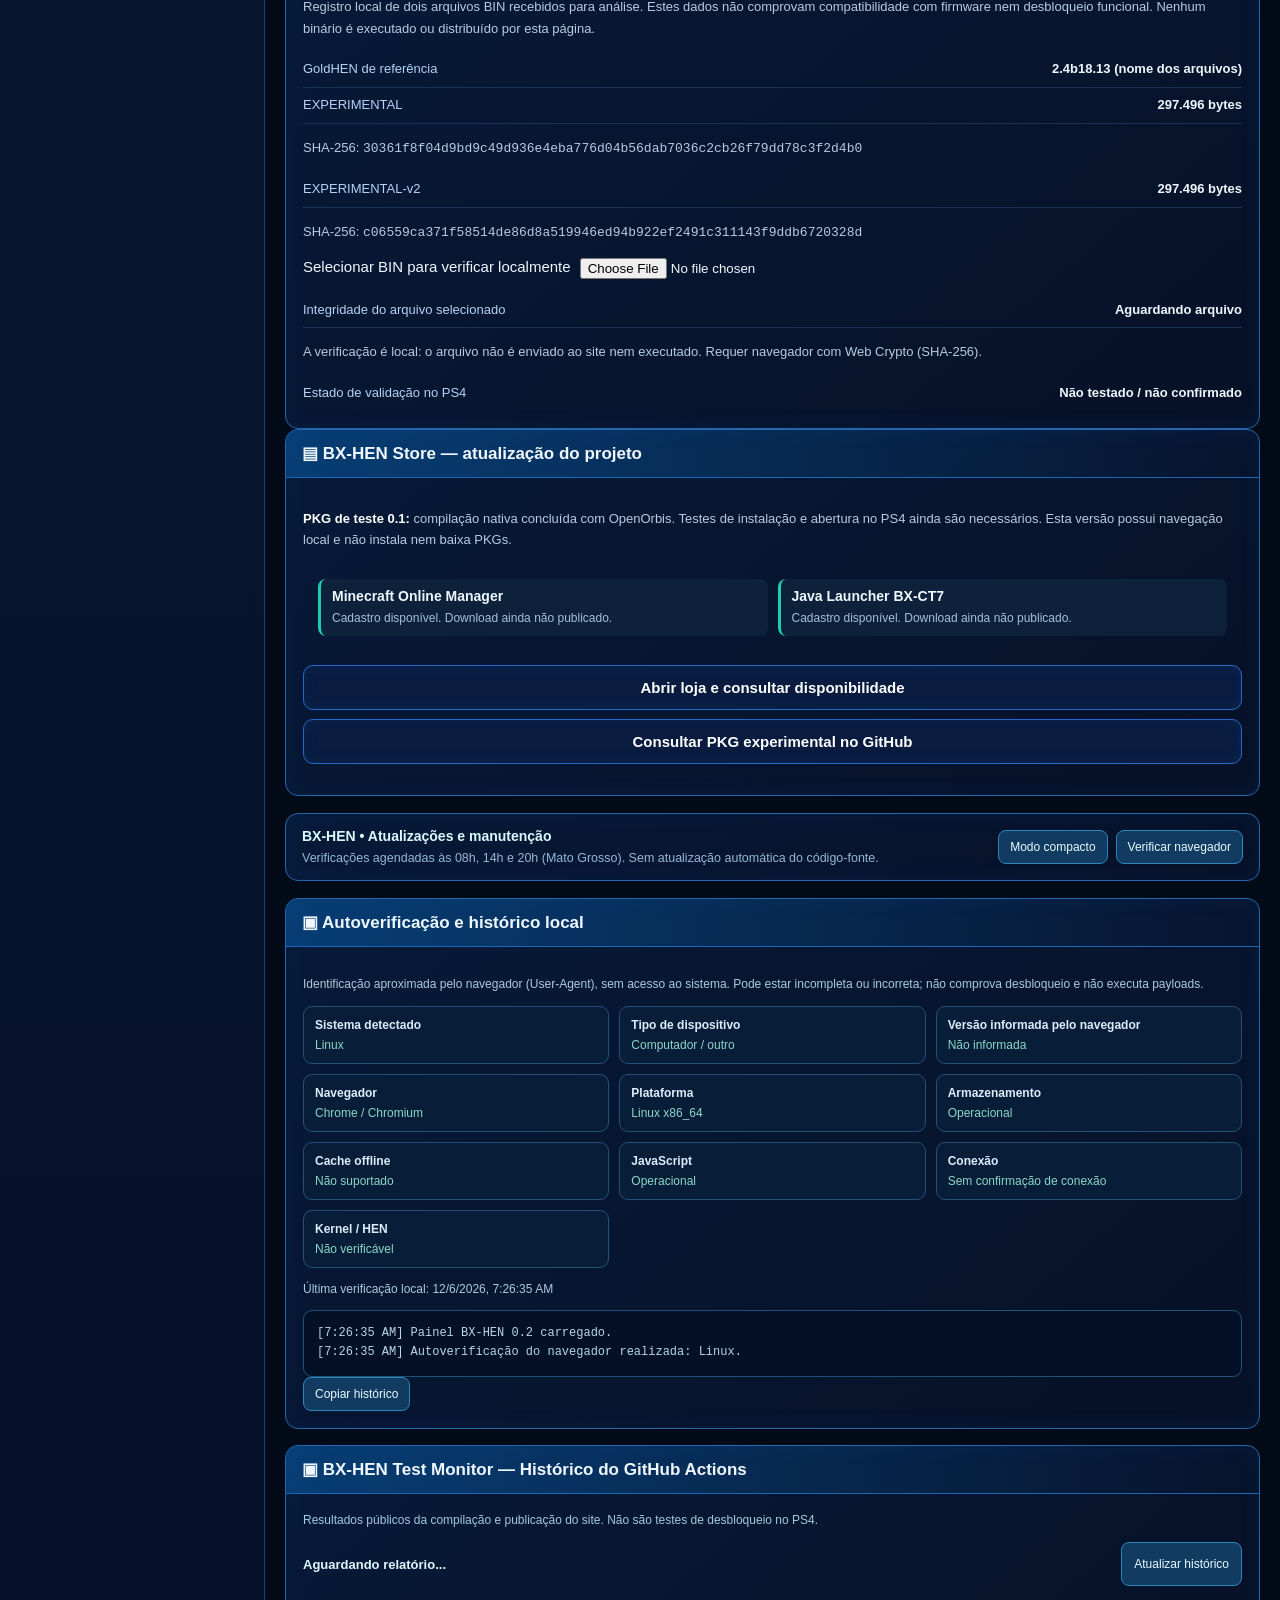
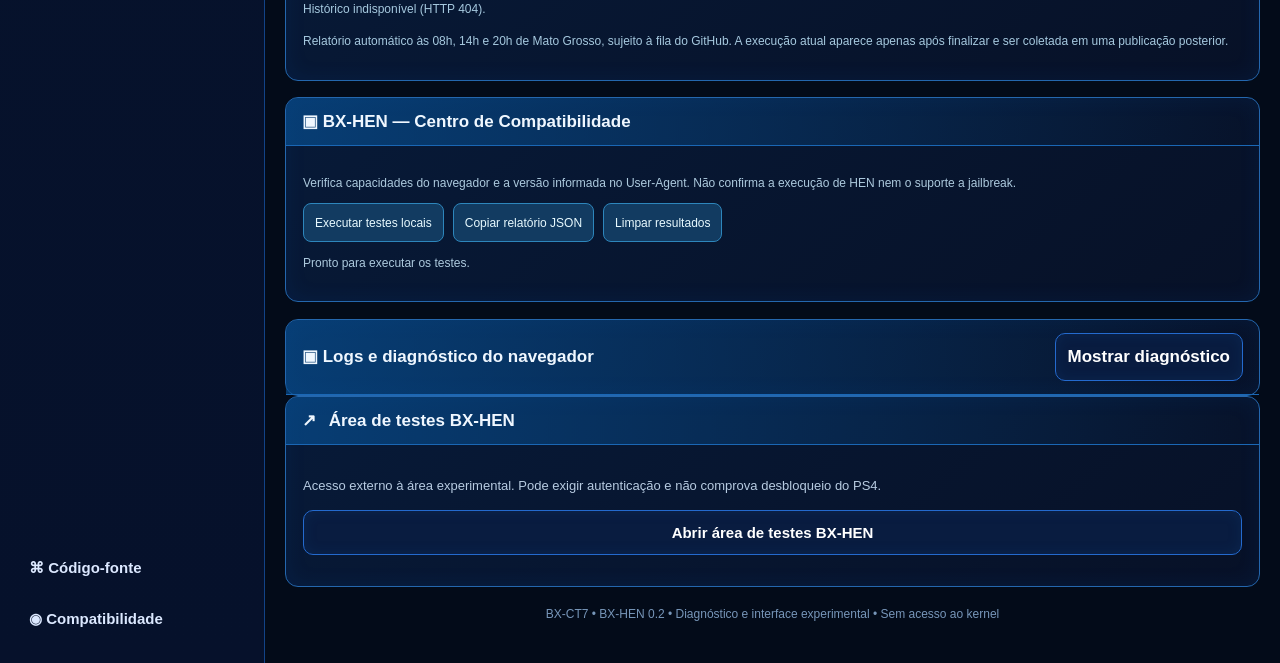
==== commit 9b032eda: "fix(bx-hen): avoid duplicate startup module on diagnostic restart" ====
--- a/overrides/bx-hen-site/index.html
+++ b/overrides/bx-hen-site/index.html
@@ -117,7 +117,9 @@
   support.textContent='JavaScript e Promise disponíveis';
   running=true;button.disabled=true;setStatus('Inicializando diagnósticos...');
   try {
-    if(!core.diagnostics().started){
+    var modules=core.diagnostics().modules,registered=false,i;
+    for(i=0;i<modules.length;i++)if(modules[i].name==='browser-startup')registered=true;
+    if(!registered&&!core.diagnostics().started){
       core.register('browser-startup',{
         start:function(context){
           context.emit('startup:diagnostics',{browser:navigator.userAgent||'unknown',documentReady:!!document.body});
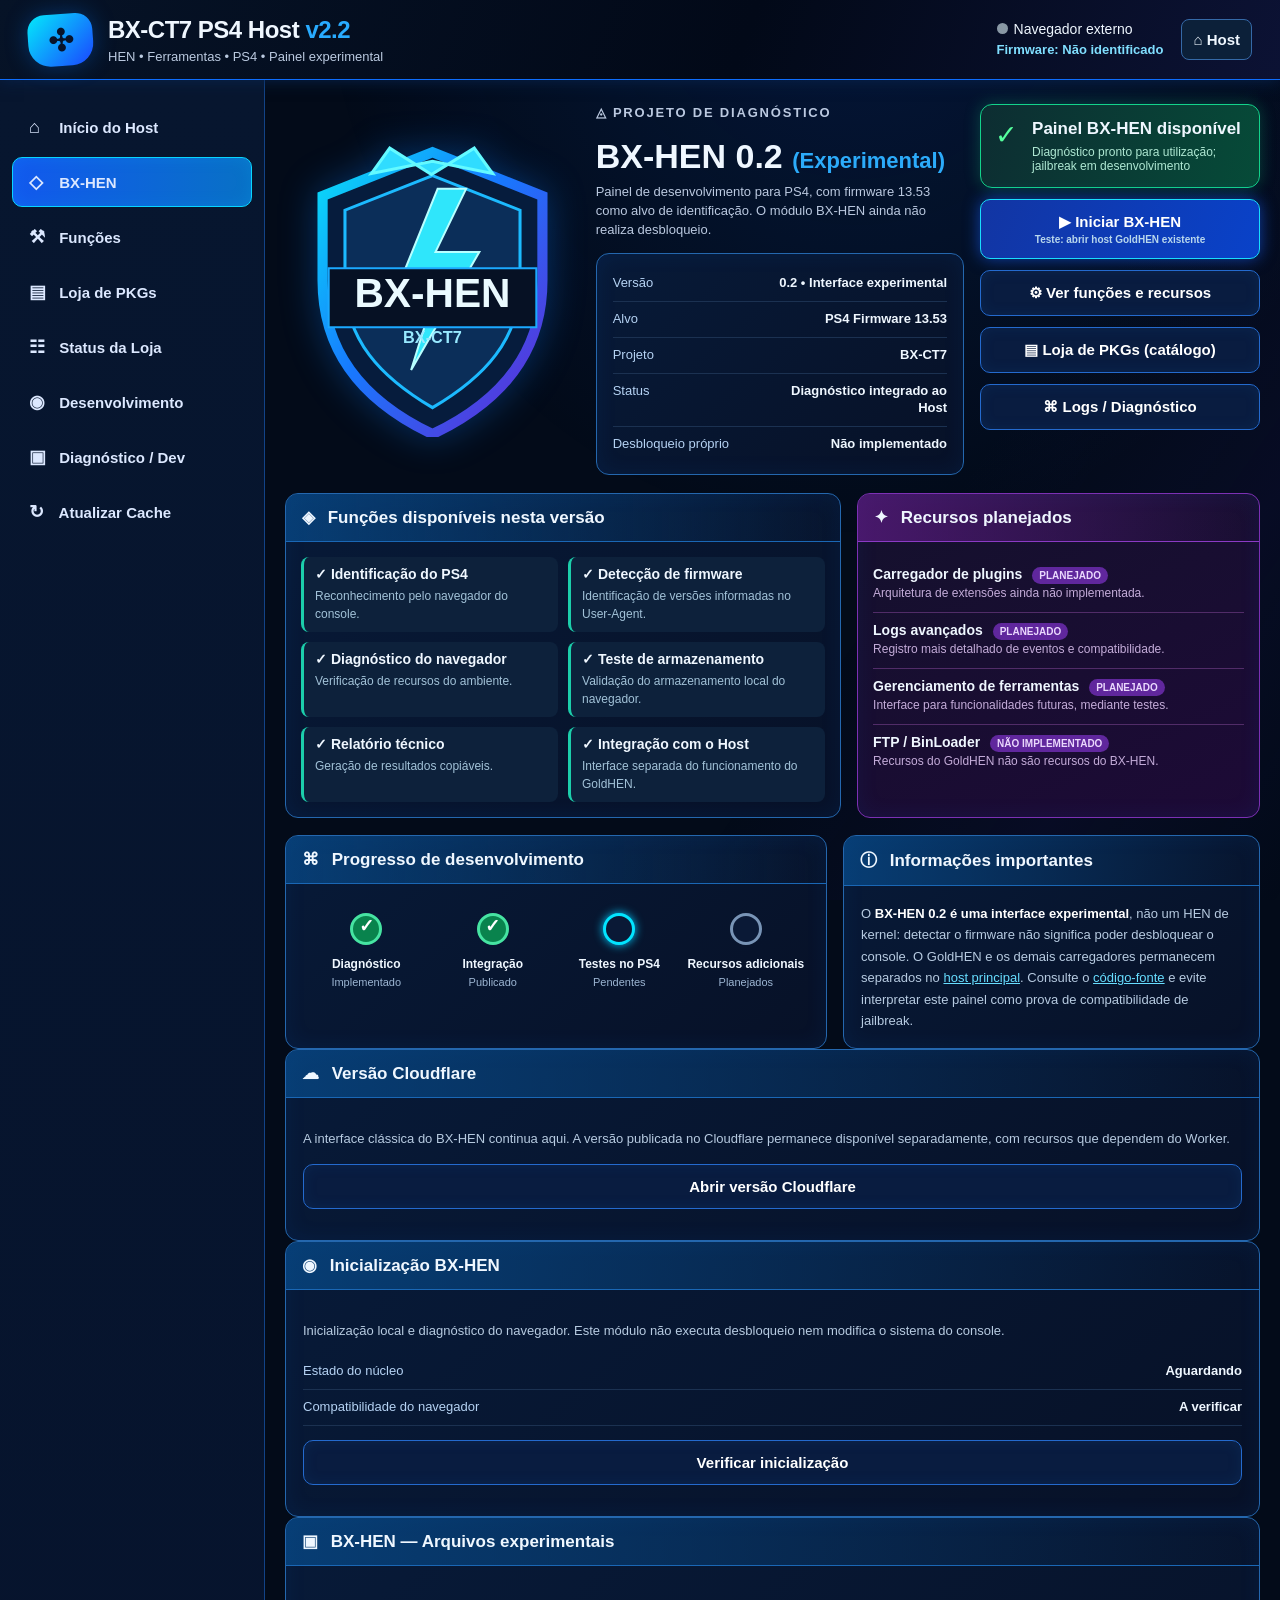
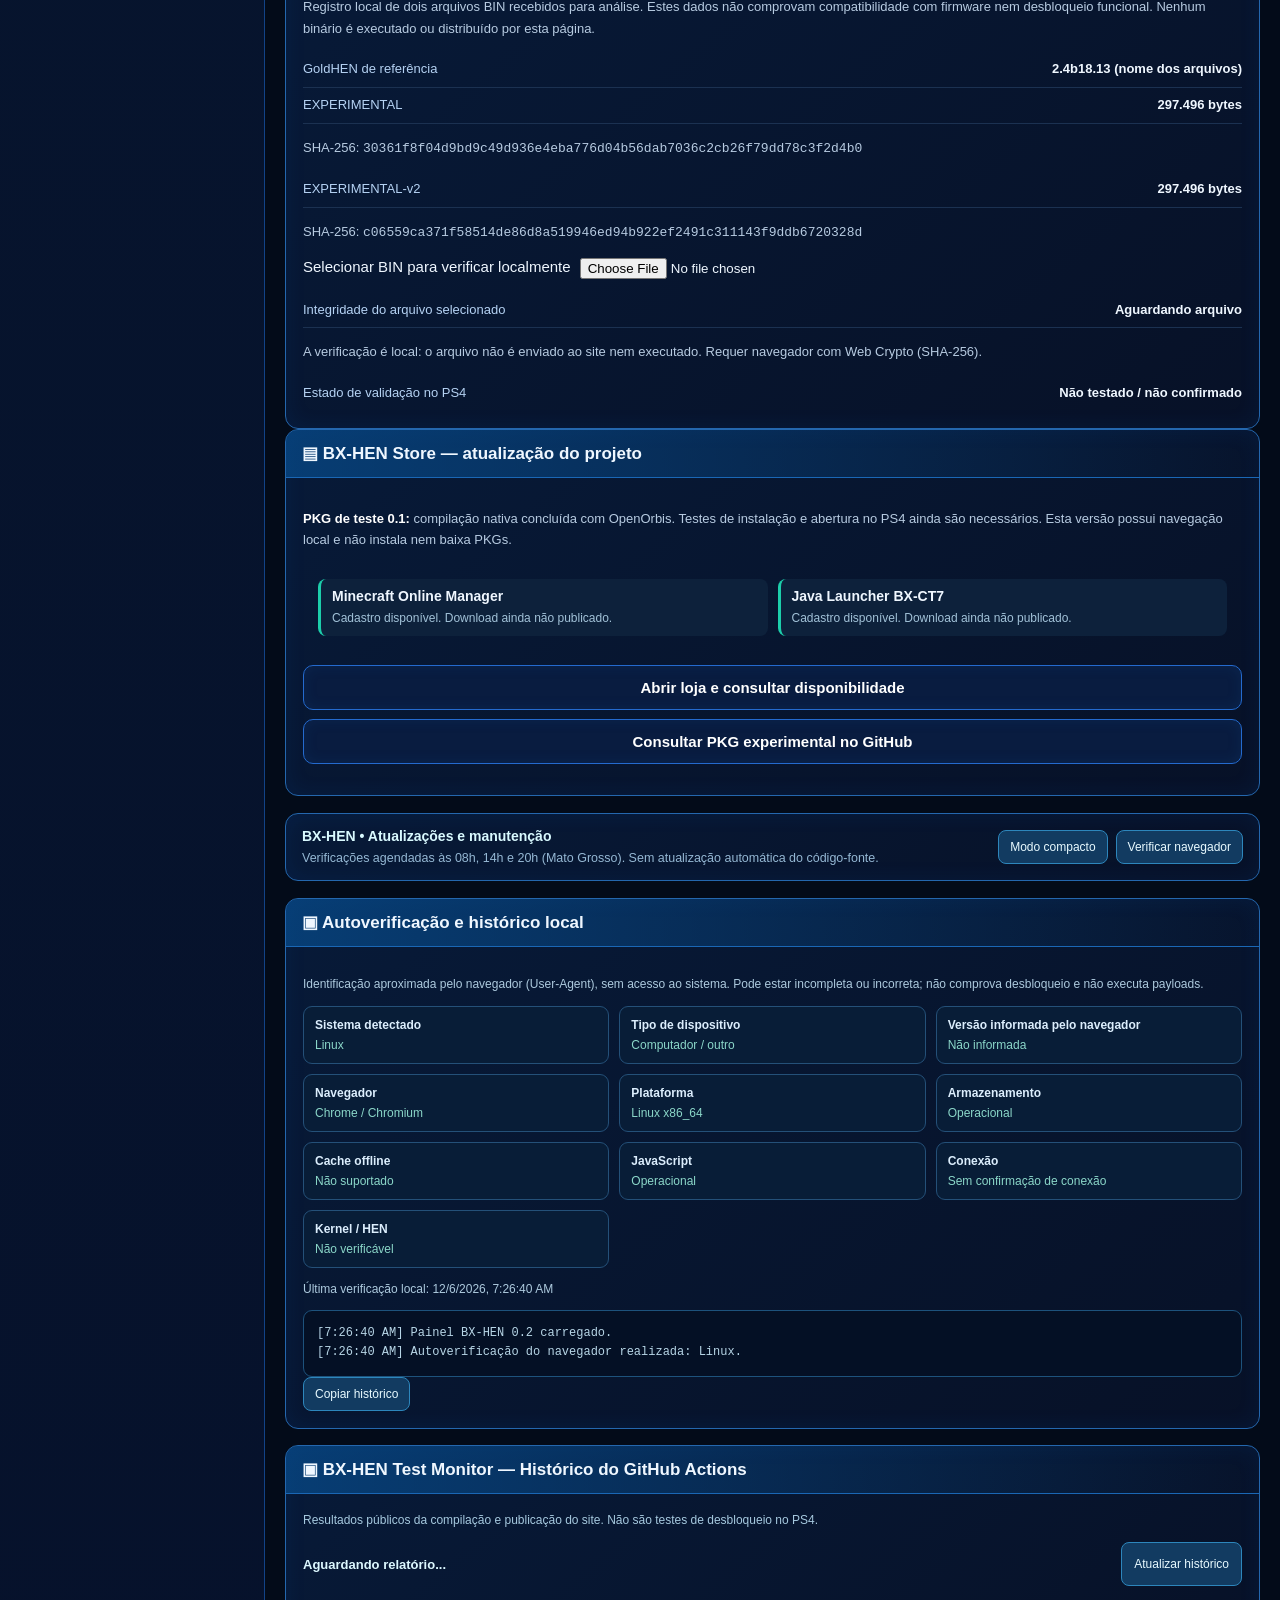
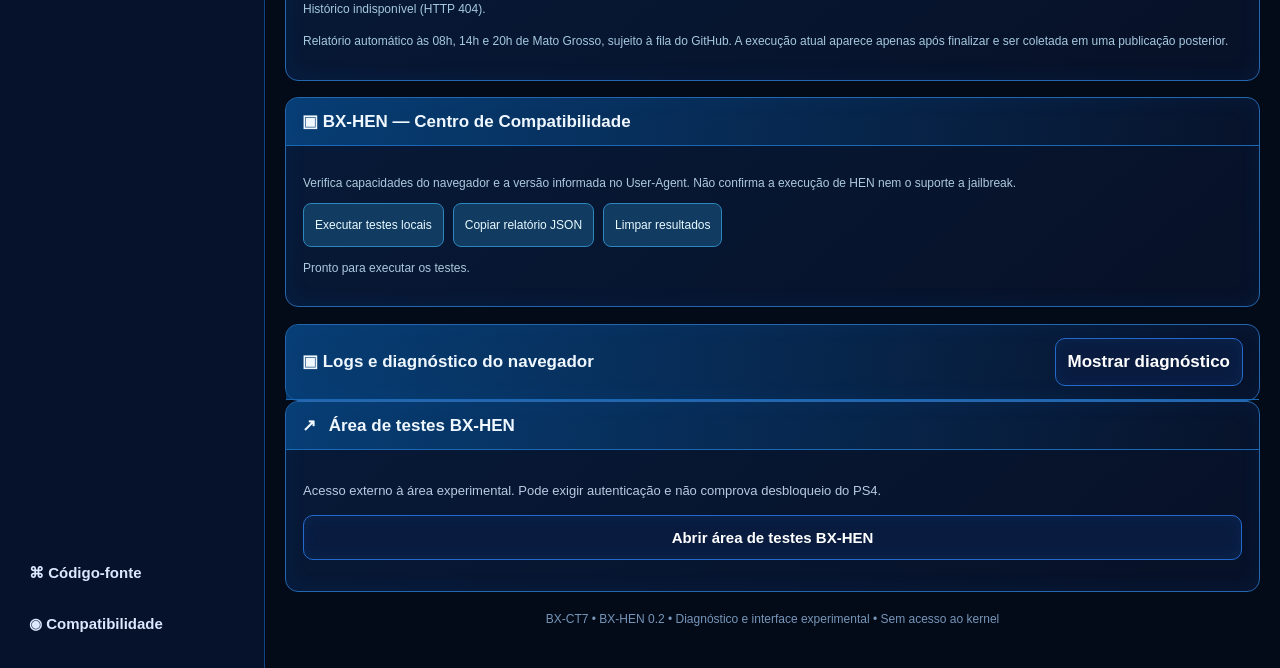
==== commit 304b2d6a: "Protect BX-HEN diagnostic storage values" ====
--- a/overrides/bx-hen-site/index.html
+++ b/overrides/bx-hen-site/index.html
@@ -82,7 +82,7 @@
 function byId(id){return document.getElementById(id);}
 function append(parent,tag,txt){var node=document.createElement(tag);node.textContent=txt;parent.appendChild(node);return node;}
 function detect(){var ua=navigator.userAgent||'',i=ua.indexOf('PlayStation 4'),o={ps4:i>=0,firmware:'Não identificado',target:false};if(i<0)return o;var m=ua.substring(i+13).match(/^[\/ ]([0-9]{1,2})\.([0-9]{1,2})(?=$|[); \/])/);if(m){o.firmware=Number(m[1])+'.'+('0'+Number(m[2])).slice(-2);o.target=Number(m[1])===13&&Number(m[2])===53;}return o;}
-function storageCheck(){try{var k='bx-hen-dashboard-check';localStorage.setItem(k,'ok');var pass=localStorage.getItem(k)==='ok';localStorage.removeItem(k);return pass?'Disponível':'Falhou';}catch(e){return 'Indisponível';}}
+function storageCheck(){var s,k,wrote=false;try{s=window.localStorage;if(!s)return 'Indisponível';k='bx-hen-dashboard-check-'+new Date().getTime()+'-'+Math.random().toString(36).slice(2);if(s.getItem(k)!==null)return 'Indisponível';s.setItem(k,'ok');wrote=true;return s.getItem(k)==='ok'?'Disponível':'Falhou';}catch(e){return 'Indisponível';}finally{if(wrote){try{s.removeItem(k);}catch(ignore){}}}}
 function rows(){var d=detect();return [['Versão','BX-HEN 0.2'],['Navegador',d.ps4?'PlayStation 4':'Externo / demonstração'],['Firmware',d.firmware],['Firmware alvo 13.53',d.target?'Identificado':'Não identificado'],['Armazenamento',storageCheck()],['Cache offline',typeof window.applicationCache==='undefined'?'API não disponível':'API presente'],['JavaScript','Em execução'],['Jailbreak BX-HEN','Não implementado'],['GoldHEN carregado','Não verificável nesta página']];}
 function render(){var list=byId('diag-rows'),r=rows(),i,n;while(list.firstChild)list.removeChild(list.firstChild);for(i=0;i<r.length;i++){n=append(list,'div','');n.className='diag-row';append(n,'span',r[i][0]);append(n,'strong',r[i][1]);}return r;}
 function showDiag(){byId('diag-body').className='diag-body open';byId('toggle-diag').textContent='Ocultar diagnóstico';render();}
--- a/overrides/bx-hen-site/test-monitor.css
+++ b/overrides/bx-hen-site/test-monitor.css
@@ -17,3 +17,8 @@
 /* Larger touch targets and visible keyboard focus for PS4 controller and phones. */
 .bx-monitor-summary button,.bx-monitor-row a{min-height:44px;display:inline-flex;align-items:center;justify-content:center;padding:8px 12px}
 .bx-monitor-row a:focus,.bx-monitor-summary button:focus{outline:2px solid #4af0ff;outline-offset:2px}
+
+/* Keyboard/PS4 D-pad access to the scrollable history; reset h2 default spacing. */
+.bx-monitor>.box-title{margin:0}
+.bx-monitor-list:focus{outline:2px solid #4af0ff;outline-offset:2px}
+.bx-monitor-description small{word-wrap:break-word}
--- a/overrides/bx-hen-site/compatibility.css
+++ b/overrides/bx-hen-site/compatibility.css
@@ -1,7 +1,7 @@
 /* BX-HEN local compatibility center */
 .bx-compat{margin:16px 0}
 .bx-compat-actions{display:flex;flex-wrap:wrap;gap:9px;margin-bottom:12px}
-.bx-compat-actions button{min-height:39px}
+.bx-compat-actions button{min-height:44px}
 .bx-compat-results{display:grid;grid-template-columns:repeat(2,minmax(0,1fr));gap:7px}
 .bx-compat-row{display:flex;justify-content:space-between;gap:12px;align-items:center;padding:12px;border:1px solid #1b4c76;background:#0a203d;border-radius:9px;min-width:0}
 .bx-compat-row span{color:#a8c5df;font-size:12px}
@@ -9,3 +9,7 @@
 .bx-compat-report{display:none;width:100%;height:200px;margin-top:14px;background:#041222;color:#c5eaff;border:1px solid #276c91;padding:11px;border-radius:8px;font:12px/1.55 monospace}
 @media(max-width:840px){.bx-compat-results{grid-template-columns:1fr}}
 @media(max-width:540px){.bx-compat-actions button{width:100%}}
+
+/* Visible focus for PS4/keyboard navigation, with legacy WebKit wrap fallback. */
+.bx-compat-actions button:focus,.bx-compat-report:focus{outline:2px solid #4af0ff;outline-offset:2px}
+.bx-compat-row strong{word-wrap:break-word}
